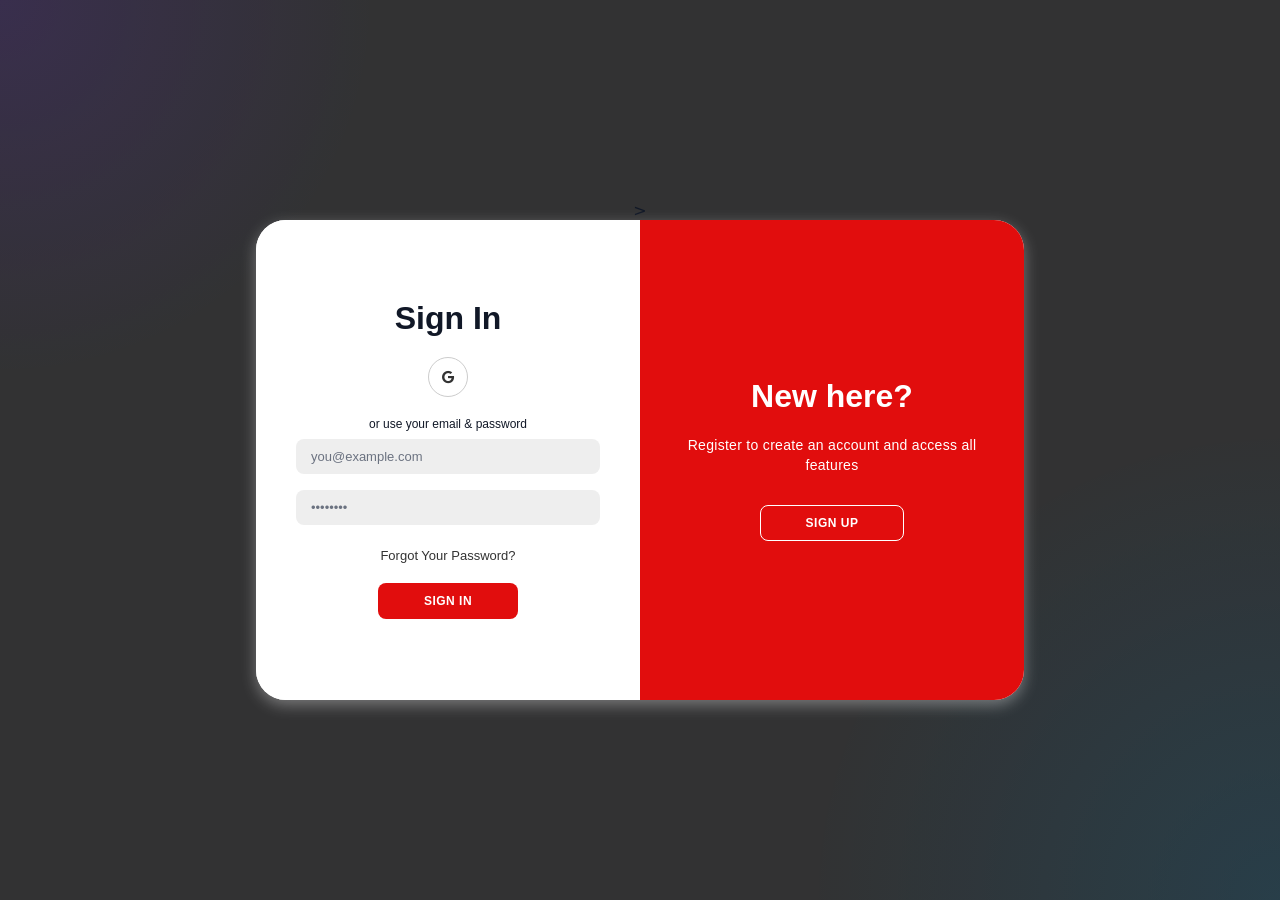
==== frontend/index.html @ d9060372 "Initial commit for Render" ====
﻿<!DOCTYPE html>
<html lang="en">
<head>
<meta charset="UTF-8" />
<meta name="viewport" content="width=device-width, initial-scale=1.0" />
<title>Luffatri AI</title>
<script src="js/theme.js"></script>
<link rel="stylesheet" href="css/style.css" />
</head>
<body>
  <div class="app-shell" id="appShell">

    <aside class="sidebar">
      <div class="sidebar-top">
        <div class="sidebar-brand">
          <div class="avatar sidebar-logo">L</div>
          <div class="brand-copy">
            <span class="brand-text">Luffatri AI</span>
            <span class="brand-meta">Character-driven chat</span>
          </div>
        </div>
        <button class="icon-btn sidebar-collapse-btn" id="collapseSidebarBtn" title="Collapse sidebar" aria-label="Collapse sidebar">&#171;</button>
      </div>

      <div class="search-bar">
        <span class="search-icon">&#128269;</span>
        <input type="text" id="searchInput" placeholder="Search characters" />
      </div>

      <button class="btn btn-primary new-chat-btn" id="newChatBtn" type="button">+ New Chat</button>

      <div class="contact-list" id="contactList">
        <!-- populated by app.js -->
      </div>

      <div class="sidebar-footer">
        <button class="icon-btn" id="openSettingsBtn" title="Settings" aria-label="Settings">&#9881;</button>
        <button class="icon-btn" id="navbarAvatarBtn" title="Your profile" aria-label="Your profile"></button>
        <button class="icon-btn" id="logoutBtn" title="Log out" aria-label="Log out">&#10162;</button>
      </div>

      <button class="hidden-link" id="toggleHiddenBtn" style="display:none;"></button>
    </aside>

    <section class="chat-pane">
      <div class="chat-empty-state" id="chatEmptyState">
        <div class="avatar empty-icon">&#128172;</div>
        <h1>Pick a character to begin</h1>
        <p>Choose a personality from the left sidebar and start talking instantly.</p>
      </div>

      <div id="chatActive" class="chat-active" style="display:none;">
        <div class="chat-header" id="chatHeader"></div>

        <div class="chat-thread" id="chatThread"></div>

        <form class="chat-input-bar" id="chatForm">
          <textarea id="chatInput" rows="1" placeholder="Ask something..." required></textarea>
          <button type="submit" class="send-btn" id="sendBtn" aria-label="Send">&#10148;</button>
        </form>
        <div class="disclaimer-strip">AI characters can make mistakes and aren't a substitute for professional advice.</div>
      </div>
    </section>

  </div>

  <!-- ================= Settings modal ================= -->
  <div class="modal-backdrop" id="settingsBackdrop" style="display:none;"></div>
  <div class="modal" id="settingsModal">
    <div class="modal-card">
      <div class="modal-header">
        <div>
          <h2>Settings</h2>
          <p class="modal-subtitle">Customize appearance, profile, and personality notes.</p>
        </div>
        <button class="icon-btn" id="settingsCloseBtn" aria-label="Close">&#10005;</button>
      </div>

      <div class="modal-grid">
        <aside class="modal-sidebar">
          <button class="settings-tab active" data-tab="appearance">Appearance</button>
          <button class="settings-tab" data-tab="profile">Profile</button>
          <button class="settings-tab" data-tab="ai">AI Personality</button>
        </aside>

        <section class="modal-content settings-body">
          <div class="settings-panel active" id="panel-appearance">
            <div class="toggle-row">
              <div>
                <div class="toggle-label">Theme</div>
                <div class="toggle-note">Switch between Premium Dark and Light mode.</div>
              </div>
              <label class="switch">
                <input type="checkbox" id="themeToggle" />
                <span class="switch-track"></span>
              </label>
            </div>
            <p class="form-hint">Saved on this browser only (it won't follow you to another device).</p>
          </div>

          <div class="settings-panel" id="panel-profile">
            <form id="profileForm">
              <div class="field">
                <label for="profileName">Your name</label>
                <input type="text" id="profileName" placeholder="What should characters call you?" maxlength="80" />
              </div>
              <div class="field">
                <label>Avatar photo</label>
                <div class="avatar-picker">
                  <div id="profileAvatarPreview"></div>
                  <div class="avatar-picker-actions">
                    <button type="button" class="btn btn-ghost" id="chooseProfileAvatarBtn">Choose from device</button>
                    <button type="button" class="btn btn-ghost" id="removeProfileAvatarBtn" style="display:none;">Remove</button>
                    <input type="file" accept="image/*" id="profileAvatarFile" style="display:none;" />
                  </div>
                </div>
              </div>
              <div class="field">
                <label for="profileAbout">About me</label>
                <textarea id="profileAbout" rows="4" maxlength="500" placeholder="Anything you want characters to know about you"></textarea>
              </div>
              <button type="submit" class="btn btn-primary" style="width:100%;">Save profile</button>
            </form>
          </div>

          <div class="settings-panel" id="panel-ai">
            <form id="aiContextForm">
              <div class="field">
                <label for="aiContextAbout">Tell the AI about yourself</label>
                <textarea id="aiContextAbout" rows="6" maxlength="500" placeholder="This gets added to the start of a new conversation so characters have context about you."></textarea>
              </div>
              <p class="form-hint">Shares the same text as "About me" in the Profile tab. Since there's no separate backend field for this, it's inserted into your first message in a new chat - which also means it'll be visible if you scroll back to the top of that conversation later.</p>
              <button type="submit" class="btn btn-primary" style="width:100%;">Save</button>
            </form>
          </div>
        </section>
      </div>
    </div>
  </div>

  <!-- ============ Edit character modal (per-chat 3-dot menu) ============ -->
  <div class="modal-backdrop" id="editBackdrop" style="display:none;"></div>
  <div class="modal" id="editModal">
    <div class="modal-card">
      <div class="modal-header">
        <h2>Edit character (just for you)</h2>
        <button class="icon-btn" id="editCloseBtn" aria-label="Close">&#10005;</button>
      </div>
      <div class="settings-body">
        <form id="editCharacterForm">
          <input type="hidden" id="editCharacterId" />
          <div class="field">
            <label for="editDisplayName">Display name</label>
            <input type="text" id="editDisplayName" maxlength="100" />
          </div>
          <div class="field">
            <label>Avatar photo</label>
            <div class="avatar-picker">
              <div id="editAvatarPreview"></div>
              <div class="avatar-picker-actions">
                <button type="button" class="btn btn-ghost" id="chooseEditAvatarBtn">Choose from device</button>
                <button type="button" class="btn btn-ghost" id="removeEditAvatarBtn" style="display:none;">Remove</button>
                <input type="file" accept="image/*" id="editAvatarFile" style="display:none;" />
              </div>
            </div>
          </div>
          <div class="field">
            <label for="editExtraPersonality">Extra personality notes</label>
            <textarea id="editExtraPersonality" rows="4" maxlength="800" placeholder="Added to your first new message as extra context - doesn't replace the character's real personality on the server."></textarea>
          </div>
          <p class="form-hint">These are local overrides saved on this browser only - they change how this character looks and behaves for you, not the shared character everyone else sees.</p>
          <div style="display:flex; gap:10px;">
            <button type="submit" class="btn btn-primary" style="flex:1;">Save</button>
            <button type="button" class="btn btn-ghost" id="resetOverrideBtn">Reset to default</button>
          </div>
        </form>
      </div>
    </div>
  </div>

  <script src="js/api.js"></script>
  <script src="js/common.js"></script>
  <script src="js/settings.js"></script>
  <script src="js/app.js"></script>
</body>
</html>
---- frontend/css/style.css ----
﻿/* ==========================================================================
   Luffatri AI - Character.ai-style redesign
   ========================================================================== */

:root {
  --bg-app: #0f0f11;
  --bg-panel: rgba(20, 20, 28, 0.78);
  --bg-panel-soft: rgba(15, 15, 21, 0.72);
  --bg-header: rgba(255, 255, 255, 0.06);
  --bg-hover: rgba(255, 255, 255, 0.08);
  --bg-alt: rgba(255, 255, 255, 0.03);
  --accent: #7c3aed;
  --accent-2: #22d3ee;
  --accent-3: #10b981;
  --text: #e8ecf5;
  --text-dim: #9aa5b8;
  --border: rgba(255, 255, 255, 0.16);
  --border-strong: rgba(255, 255, 255, 0.22);
  --danger: #f15c6d;
  --shadow: 0 24px 100px rgba(0, 0, 0, 0.45);
  --shadow-soft: 0 10px 28px rgba(0, 0, 0, 0.28);
  --radius: 22px;
}

:root[data-theme="light"] {
  --bg-app: #f4f6fb;
  --bg-panel: rgba(255, 255, 255, 0.85);
  --bg-panel-soft: rgba(255, 255, 255, 0.92);
  --bg-header: rgba(255, 255, 255, 0.95);
  --bg-hover: rgba(99, 102, 241, 0.08);
  --bg-alt: rgba(248, 250, 252, 0.8);
  --accent: #7c3aed;
  --accent-2: #0891b2;
  --accent-3: #059669;
  --text: #111827;
  --text-dim: #6b7280;
  --border: rgba(15, 23, 42, 0.08);
  --border-strong: rgba(15, 23, 42, 0.14);
  --danger: #d1354a;
  --shadow: 0 20px 80px rgba(15, 23, 42, 0.12);
  --shadow-soft: 0 8px 22px rgba(15, 23, 42, 0.1);
}

* {
  box-sizing: border-box;
  transition: all 0.3s ease;
}

html,
body {
  margin: 0;
  min-height: 100%;
  background: radial-gradient(circle at top left, rgba(124, 58, 237, 0.14), transparent 24%),
    radial-gradient(circle at bottom right, rgba(14, 165, 233, 0.12), transparent 30%),
    var(--bg-app);
  color: var(--text);
  font-family: Inter, system-ui, -apple-system, BlinkMacSystemFont, 'Segoe UI', sans-serif;
}

body { min-height: 100vh; }

a,
button,
input,
textarea { font: inherit; }
a { color: inherit; text-decoration: none; }

::selection { background: rgba(124, 58, 237, 0.4); color: #fff; }

button { cursor: pointer; border: none; }

input,
textarea { outline: none; }

@media (prefers-reduced-motion: reduce) {
  *, *::before, *::after {
    animation-duration: 0.01ms !important;
    transition-duration: 0.01ms !important;
  }
}

::-webkit-scrollbar { width: 8px; }
::-webkit-scrollbar-thumb { background: rgba(255, 255, 255, 0.16); border-radius: 999px; }
::-webkit-scrollbar-track { background: transparent; }

/* ---------- Buttons ---------- */

.btn {
  display: inline-flex;
  align-items: center;
  justify-content: center;
  gap: 8px;
  padding: 12px 18px;
  border-radius: 999px;
  border: 1px solid var(--border);
  background: var(--bg-panel);
  color: var(--text);
  font-weight: 600;
  transition: transform 0.2s ease, filter 0.2s ease, background 0.2s ease;
}

.btn:hover { transform: translateY(-1px); background: var(--bg-header); }

.btn-primary {
  background: linear-gradient(135deg, var(--accent), var(--accent-2));
  color: #ffffff;
  border-color: transparent;
  box-shadow: 0 18px 45px rgba(124, 58, 237, 0.22);
}

.btn-primary:hover { filter: brightness(1.08); }

.btn-ghost {
  background: transparent;
  color: var(--text-dim);
}

.btn-ghost:hover { color: var(--text); background: var(--bg-hover); }

.btn:disabled { opacity: 0.55; cursor: not-allowed; transform: none; }

.icon-btn {
  width: 44px;
  height: 44px;
  display: inline-flex;
  align-items: center;
  justify-content: center;
  border-radius: 50%;
  color: var(--text-dim);
  background: var(--bg-panel);
  transition: transform 0.2s ease, background 0.2s ease, color 0.2s ease;
}

.icon-btn:hover { transform: translateY(-1px); background: var(--bg-header); color: var(--text); }

/* ---------- Form elements ---------- */

.field { margin-bottom: 20px; }

.field label {
  display: block;
  margin-bottom: 8px;
  font-size: 0.82rem;
  color: var(--text-dim);
}

.field input,
.field textarea,
.search-bar input {
  width: 100%;
  padding: 14px 16px;
  border-radius: 18px;
  border: 1px solid var(--border);
  background: var(--bg-header);
  color: var(--text);
  font-size: 0.95rem;
}

.field textarea { min-height: 100px; resize: vertical; }

input::placeholder,
textarea::placeholder { color: var(--text-dim); }

input:focus,
textarea:focus { border-color: rgba(124, 58, 237, 0.6); box-shadow: 0 0 0 4px rgba(124, 58, 237, 0.12); }

.form-hint,
.toggle-note { color: var(--text-dim); font-size: 0.85rem; line-height: 1.5; }

.form-hint { margin-top: 14px; }

/* ---------- App shell ---------- */

.app-shell { display: grid; grid-template-columns: 360px 1fr; min-height: 100vh; overflow: hidden; }

.app-shell.sidebar-collapsed { grid-template-columns: 84px 1fr; }

.app-shell.sidebar-collapsed .brand-copy,
.app-shell.sidebar-collapsed .search-bar,
.app-shell.sidebar-collapsed .new-chat-btn,
.app-shell.sidebar-collapsed .sidebar-footer,
.app-shell.sidebar-collapsed .hidden-link { display: none; }

@media (max-width: 900px) {
  .app-shell { grid-template-columns: 1fr; }
  .app-shell.chat-open .sidebar { display: none; }
  .app-shell:not(.chat-open) .chat-pane { display: none; }
}

.sidebar {
  display: flex;
  flex-direction: column;
  gap: 18px;
  padding: 22px 18px 20px;
  background: linear-gradient(180deg, rgba(20, 20, 28, 0.95), rgba(15, 15, 21, 0.92));
  border-right: 1px solid rgba(255, 255, 255, 0.08);
  box-shadow: inset 0 0 0 1px rgba(255,255,255,0.03);
}

.sidebar-top {
  display: flex;
  align-items: center;
  justify-content: space-between;
  gap: 12px;
}

.sidebar-brand { display: flex; align-items: center; gap: 12px; }

.sidebar-logo { width: 46px; height: 46px; font-size: 1rem; }

.brand-copy { display: flex; flex-direction: column; gap: 2px; }

.brand-text { font-size: 1rem; font-weight: 700; }

.brand-meta { font-size: 0.83rem; color: var(--text-dim); }

.search-bar {
  display: flex;
  align-items: center;
  gap: 10px;
  padding: 10px 14px;
  border-radius: 18px;
  background: var(--bg-header);
  border: 1px solid var(--border);
}

.search-icon { font-size: 1rem; color: var(--text-dim); }

.search-bar input { border: none; background: transparent; }

.new-chat-btn { width: 100%; justify-content: center; padding: 14px 18px; font-size: 0.95rem; font-weight: 700; }

.contact-list { flex-grow: 1; overflow-y: auto; display: grid; gap: 10px; padding-right: 4px; }

.sidebar-footer { display: flex; gap: 10px; align-items: center; justify-content: space-between; }

.hidden-link { width: 100%; margin-top: 12px; background: transparent; color: var(--accent); font-size: 0.9rem; text-align: left; cursor: pointer; }

.hidden-link:hover { text-decoration: underline; }

.contact-row {
  display: grid;
  grid-template-columns: auto 1fr auto;
  gap: 12px;
  align-items: center;
  padding: 14px 16px;
  border-radius: 22px;
  background: rgba(255, 255, 255, 0.03);
  border: 1px solid rgba(255, 255, 255, 0.06);
  transition: transform 0.2s ease, background 0.2s ease, border-color 0.2s ease;
  position: relative;
}

.contact-row:hover { transform: translateY(-1px); background: rgba(255, 255, 255, 0.06); border-color: rgba(124, 58, 237, 0.22); }

.contact-row.active { background: rgba(124, 58, 237, 0.18); border-color: rgba(124, 58, 237, 0.28); }

.contact-row .avatar { width: 52px; height: 52px; font-size: 1.05rem; }

.contact-info { min-width: 0; display: grid; gap: 4px; }

.contact-name { font-size: 0.95rem; font-weight: 600; color: var(--text); white-space: nowrap; overflow: hidden; text-overflow: ellipsis; }

.contact-preview { font-size: 0.84rem; color: var(--text-dim); overflow: hidden; text-overflow: ellipsis; white-space: nowrap; }

.contact-menu-btn { opacity: 0; }

.contact-row:hover .contact-menu-btn,
.contact-menu-btn.open { opacity: 1; }

.contact-dropdown {
  position: absolute;
  right: 14px;
  top: calc(100% + 12px);
  z-index: 30;
  min-width: 190px;
  padding: 8px;
  border-radius: 16px;
  background: rgba(15, 15, 21, 0.95);
  border: 1px solid rgba(255, 255, 255, 0.1);
  box-shadow: 0 28px 60px rgba(0, 0, 0, 0.25);
  display: none;
}

.contact-dropdown.open { display: block; }

.contact-dropdown button { width: 100%; padding: 12px 14px; border-radius: 14px; background: transparent; color: var(--text); text-align: left; border: none; }

.contact-dropdown button:hover { background: rgba(255, 255, 255, 0.05); }

.contact-dropdown button.danger { color: var(--danger); }

/* ---------- Chat pane ---------- */

.chat-pane {
  position: relative;
  display: flex;
  flex-direction: column;
  background: radial-gradient(circle at 10% 20%, rgba(34, 211, 238, 0.08), transparent 25%),
    radial-gradient(circle at 90% 90%, rgba(124, 58, 237, 0.06), transparent 22%),
    var(--bg-app);
}

.chat-empty-state {
  flex: 1;
  display: flex;
  flex-direction: column;
  align-items: center;
  justify-content: center;
  gap: 16px;
  padding: 40px 28px;
  text-align: center;
  color: var(--text-dim);
}

.chat-empty-state h1 { margin: 0; font-size: 1.7rem; }

.chat-empty-state p { max-width: 420px; margin: 0; line-height: 1.7; }

.chat-empty-state .avatar { width: 96px; height: 96px; font-size: 2.5rem; background: linear-gradient(135deg, rgba(124,58,237,0.8), rgba(14,165,233,0.8)); box-shadow: 0 24px 50px rgba(0, 0, 0, 0.22); }

.chat-active { display: flex; flex-direction: column; height: 100%; }

.chat-header {
  position: sticky;
  top: 0;
  z-index: 10;
  display: flex;
  align-items: center;
  gap: 18px;
  padding: 24px 28px;
  background: rgba(15, 15, 21, 0.92);
  border-bottom: 1px solid rgba(255, 255, 255, 0.08);
  backdrop-filter: blur(22px);
}

.chat-header .avatar { width: 72px; height: 72px; font-size: 1.4rem; }

.chat-header-meta { display: flex; flex-direction: column; gap: 12px; width: 100%; }

.chat-header-top { display: flex; align-items: center; justify-content: space-between; gap: 14px; }

.chat-header-name { margin: 0; font-size: 1.35rem; font-weight: 700; }

.chat-header-status { display: inline-flex; align-items: center; gap: 8px; color: #9ef29b; font-size: 0.9rem; font-weight: 600; }

.chat-header-status::before { content: ""; width: 10px; height: 10px; border-radius: 50%; background: #18d488; box-shadow: 0 0 0 6px rgba(24, 212, 136, 0.18); animation: pulse 2s infinite ease-in-out; }

.chat-header-description { font-size: 0.95rem; line-height: 1.7; color: var(--text-dim); max-width: 720px; }

@keyframes pulse { 0% { transform: scale(0.96); opacity: 0.9; } 50% { transform: scale(1.08); opacity: 1; } 100% { transform: scale(0.96); opacity: 0.9; } }

.chat-thread {
  flex: 1;
  overflow-y: auto;
  padding: 24px 28px 10px;
  display: flex;
  flex-direction: column;
  gap: 16px;
}

.msg-row { display: flex; gap: 12px; align-items: flex-end; max-width: min(82%, 760px); }

.msg-row.assistant { justify-content: flex-start; }

.msg-row.user { justify-content: flex-end; margin-left: auto; }

.msg-row .avatar { width: 42px; height: 42px; font-size: 1rem; flex-shrink: 0; }

.msg-bubble {
  padding: 16px 18px;
  border-radius: 28px;
  font-size: 0.95rem;
  line-height: 1.7;
  white-space: pre-wrap;
  word-break: break-word;
  box-shadow: 0 20px 60px rgba(0, 0, 0, 0.18);
  border: 1px solid rgba(255, 255, 255, 0.08);
}

.msg-row.assistant .msg-bubble { background: rgba(255, 255, 255, 0.08); color: var(--text); border-top-left-radius: 6px; border-top-right-radius: 28px; border-bottom-right-radius: 28px; border-bottom-left-radius: 28px; }

.msg-row.user .msg-bubble { background: linear-gradient(135deg, rgba(124, 58, 237, 0.96), rgba(14, 165, 233, 0.9)); color: #fff; border: none; border-radius: 28px 28px 6px 28px; }

.chat-input-bar {
  display: flex;
  align-items: flex-end;
  gap: 14px;
  padding: 18px 28px 20px;
  background: rgba(15, 15, 21, 0.94);
  border-top: 1px solid rgba(255, 255, 255, 0.08);
}

.chat-input-bar textarea {
  flex: 1;
  min-height: 48px;
  max-height: 140px;
  border-radius: 999px;
  border: 1px solid rgba(255, 255, 255, 0.08);
  background: rgba(255, 255, 255, 0.06);
  color: var(--text);
  padding: 14px 18px;
  resize: none;
}

.chat-input-bar textarea:focus { box-shadow: 0 0 0 4px rgba(124, 58, 237, 0.14); }

.send-btn { width: 52px; height: 52px; border-radius: 50%; background: linear-gradient(135deg, var(--accent), var(--accent-2)); color: #fff; display: inline-flex; align-items: center; justify-content: center; box-shadow: 0 16px 40px rgba(0, 0, 0, 0.2); font-size: 1.1rem; }

.send-btn:hover { filter: brightness(1.05); }

.disclaimer-strip { text-align: center; color: var(--text-dim); font-size: 0.78rem; padding: 10px 0 18px; }

.modal-backdrop { position: fixed; inset: 0; background: rgba(0, 0, 0, 0.55); backdrop-filter: blur(4px); z-index: 40; }

.modal { position: fixed; inset: 0; z-index: 41; display: none; align-items: center; justify-content: center; padding: 24px; }

.modal-card { width: min(100%, 820px); max-height: 88vh; background: rgba(15, 15, 21, 0.96); backdrop-filter: blur(28px); border: 1px solid rgba(255, 255, 255, 0.12); border-radius: 26px; box-shadow: var(--shadow); overflow: hidden; display: flex; flex-direction: column; }

.modal-header { display: flex; align-items: flex-start; justify-content: space-between; gap: 14px; padding: 28px 28px 18px; border-bottom: 1px solid rgba(255, 255, 255, 0.08); }

.modal-header h2 { margin: 0; font-size: 1.4rem; }

.modal-subtitle { margin: 8px 0 0; color: var(--text-dim); font-size: 0.92rem; }

.modal-grid { display: grid; grid-template-columns: 220px 1fr; min-height: 360px; }

.modal-sidebar { background: rgba(255, 255, 255, 0.04); border-right: 1px solid rgba(255, 255, 255, 0.08); padding: 20px; display: flex; flex-direction: column; gap: 10px; }

.settings-tab { width: 100%; padding: 14px 16px; border-radius: 16px; text-align: left; background: transparent; color: var(--text-dim); border: 1px solid transparent; font-size: 0.95rem; }

.settings-tab.active { background: rgba(124, 58, 237, 0.16); color: var(--text); border-color: rgba(124, 58, 237, 0.28); }

.modal-content { padding: 24px 28px 28px; overflow-y: auto; }

.settings-body { display: flex; flex-direction: column; gap: 18px; }

.settings-panel { display: none; }

.settings-panel.active { display: block; }

.toggle-row { display: flex; align-items: center; justify-content: space-between; gap: 18px; padding: 16px 0; }

.toggle-label { font-size: 1rem; font-weight: 600; }

.switch { position: relative; width: 52px; height: 28px; }

.switch input { opacity: 0; width: 0; height: 0; }

.switch-track { position: absolute; inset: 0; border-radius: 999px; background: rgba(255, 255, 255, 0.14); box-shadow: inset 0 4px 8px rgba(0, 0, 0, 0.12); cursor: pointer; }

.switch-track::before { content: ""; position: absolute; width: 22px; height: 22px; left: 4px; top: 3px; border-radius: 50%; background: #fff; transition: transform 0.25s ease; }

.switch input:checked + .switch-track { background: linear-gradient(135deg, var(--accent), var(--accent-2)); }

.switch input:checked + .switch-track::before { transform: translateX(24px); }

.avatar-picker { display: flex; align-items: center; gap: 18px; flex-wrap: wrap; }

.avatar-picker-actions { display: flex; gap: 10px; flex-wrap: wrap; }

.avatar { border-radius: 50%; display: inline-flex; align-items: center; justify-content: center; color: #fff; overflow: hidden; background: linear-gradient(135deg, var(--accent), var(--accent-2)); }

.avatar img { width: 100%; height: 100%; object-fit: cover; }

.avatar span { display: inline-flex; align-items: center; justify-content: center; width: 100%; height: 100%; }

.avatar-picker #profileAvatarPreview,
.avatar-picker #editAvatarPreview { width: 72px; height: 72px; }

@media (max-width: 820px) {
  .app-shell { grid-template-columns: 1fr; }
  .modal-grid { grid-template-columns: 1fr; }
  .sidebar { padding: 18px 16px 16px; }
  .chat-header { flex-wrap: wrap; gap: 12px; }
  .chat-header-meta { width: 100%; }
}

@media (max-width: 600px) {
  .chat-empty-state { padding: 28px 18px; }
  .chat-thread { padding: 18px 18px 10px; }
  .chat-input-bar { padding: 16px 18px 18px; }
}



@import url('https://fonts.googleapis.com/css2?family=Montserrat:wght@300;400;500;600;700&display=swap');

* {
  margin: 0;
  padding: 0;
  box-sizing: border-box;
  font-family: 'Montserrat', sans-serif;
}

body.login-page {
  background-color: rgba(0, 0, 0, 0.795);
  display: flex;
  align-items: center;
  justify-content: center;
  flex-direction: column;
  height: 100vh;
}

.container {
  background-color: #fff;
  border-radius: 30px;
  box-shadow: 0 5px 15px rgba(255, 255, 255, 0.35);
  position: relative;
  overflow: hidden;
  width: 768px;
  max-width: 100%;
  min-height: 480px;
}

.container p {
  font-size: 14px;
  line-height: 20px;
  letter-spacing: 0.3px;
  margin: 20px 0;
}

.container span {
  font-size: 12px;
}

.container a {
  color: #333;
  font-size: 13px;
  text-decoration: none;
  margin: 15px 0 10px;
}

.container button {
  background-color: rgb(225, 13, 13);
  color: #fff;
  font-size: 12px;
  padding: 10px 45px;
  border: 1px solid transparent;
  border-radius: 8px;
  font-weight: 600;
  letter-spacing: 0.5px;
  text-transform: uppercase;
  margin-top: 10px;
  cursor: pointer;
}

.container button.hidden {
  background-color: transparent;
  border-color: #fff;
}

.container form {
  background-color: #fff;
  display: flex;
  align-items: center;
  justify-content: center;
  flex-direction: column;
  padding: 0 40px;
  height: 100%;
}

.container input {
  background-color: #eee;
  border: none;
  margin: 8px 0;
  padding: 10px 15px;
  font-size: 13px;
  border-radius: 8px;
  width: 100%;
  outline: none;
}

.form-container {
  position: absolute;
  top: 0;
  height: 100%;
  transition: all 0.6s ease-in-out;
}

/* === SIGN IN PANEL === */
.sign-in {
  left: 0;
  width: 50%;
  z-index: 2;
}

.container.active .sign-in {
  transform: translateX(100%);
}

/* === SIGN UP PANEL === */
.sign-up {
  left: 0;
  width: 50%;
  opacity: 0;
  z-index: 1;
}

.container.active .sign-up {
  transform: translateX(100%);
  opacity: 1;
  z-index: 5;
  animation: move 0.6s;
}

@keyframes move {
  0%, 49.99% {
    opacity: 0;
    z-index: 1;
  }
  50%, 100% {
    opacity: 1;
    z-index: 5;
  }
}

/* === ICONS === */
.social-icons {
  margin: 20px 0;
}

.social-icons a {
  border: 1px solid #ccc;
  border-radius: 50%;
  display: inline-flex;
  justify-content: center;
  align-items: center;
  margin: 0 5px;
  width: 40px;
  height: 40px;
}

/* === SLIDING TOGGLE PANEL === */
.toggle-container {
  position: absolute;
  top: 0;
  left: 50%;
  width: 50%;
  height: 100%;
  overflow: hidden;
  transition: all 0.6s ease-in-out;
  z-index: 1000;
}

.container.active .toggle-container {
  transform: translateX(-100%);
}

.toggle {
  background-color: rgb(225, 13, 13);
  color: #fff;
  position: relative;
  left: -100%;
  height: 100%;
  width: 200%;
  transform: translateX(0);
  transition: all 0.6s ease-in-out;
}

.container.active .toggle {
  transform: translateX(50%);
}

.toggle-panel {
  position: absolute;
  width: 50%;
  height: 100%;
  display: flex;
  align-items: center;
  justify-content: center;
  flex-direction: column;
  padding: 0 30px;
  text-align: center;
  top: 0;
  transform: translateX(0);
  transition: all 0.6s ease-in-out;
}

.toggle-left {
  transform: translateX(-200%);
}

.container.active .toggle-left {
  transform: translateX(0);
}

.toggle-right {
  right: 0;
  transform: translateX(0);
}

.container.active .toggle-right {
  transform: translateX(200%);
}
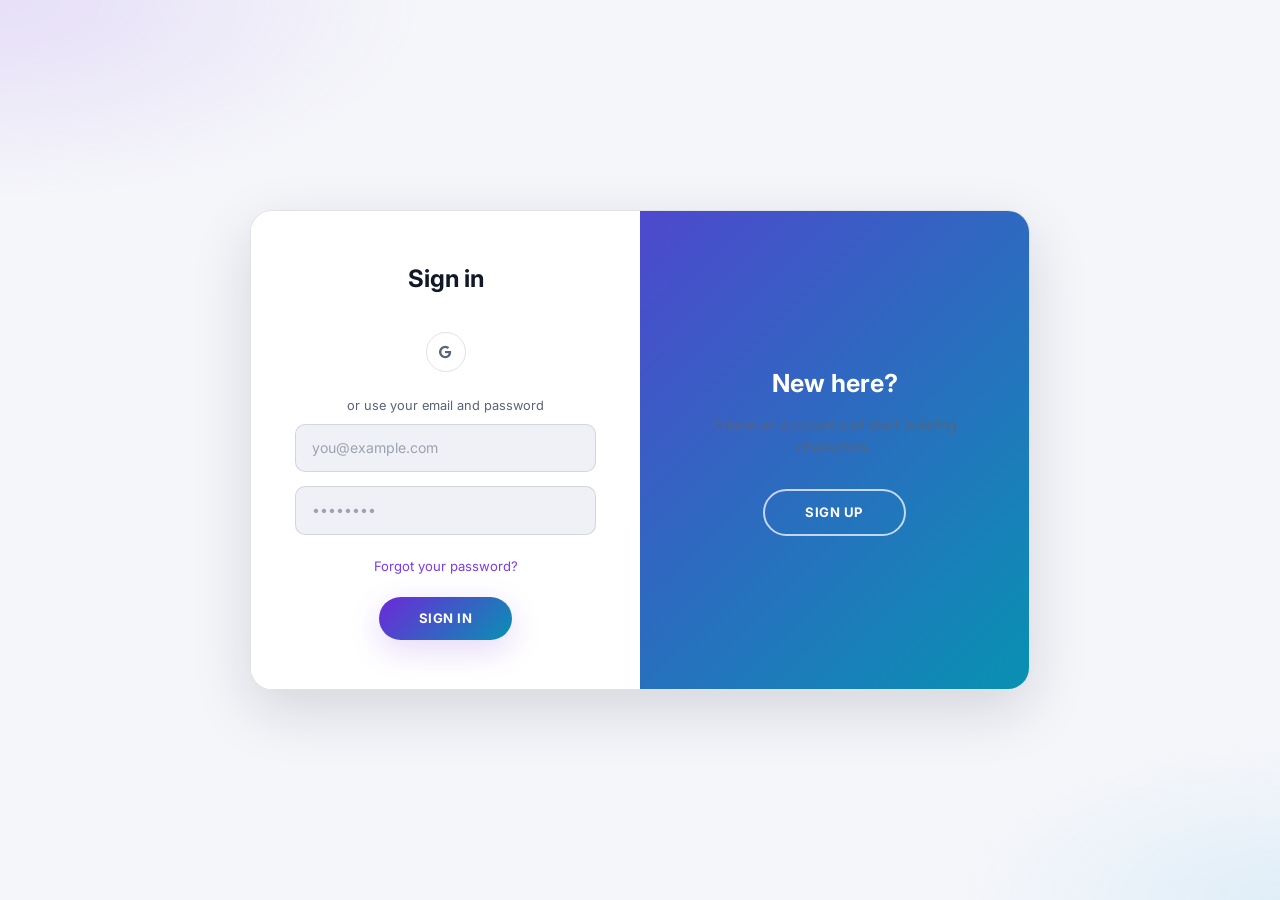
==== commit 48bf62f8: "add delete character route" ====
--- a/frontend/index.html
+++ b/frontend/index.html
@@ -1,37 +1,46 @@
-﻿<!DOCTYPE html>
+<!DOCTYPE html>
 <html lang="en">
 <head>
-<meta charset="UTF-8" />
-<meta name="viewport" content="width=device-width, initial-scale=1.0" />
-<title>Luffatri AI</title>
-<script src="js/theme.js"></script>
-<link rel="stylesheet" href="css/style.css" />
+  <meta charset="UTF-8" />
+  <meta name="viewport" content="width=device-width, initial-scale=1.0" />
+  <meta name="description" content="Luffatri AI — character-driven chat" />
+  <title>Luffatri AI</title>
+  <script src="js/theme.js"></script>
+  <link rel="stylesheet" href="css/style.css" />
 </head>
 <body>
   <div class="app-shell" id="appShell">
 
-    <aside class="sidebar">
+    <!-- ===== Sidebar ===== -->
+    <aside class="sidebar" aria-label="Character list">
+
       <div class="sidebar-top">
         <div class="sidebar-brand">
-          <div class="avatar sidebar-logo">L</div>
+          <div class="avatar sidebar-logo" aria-hidden="true">L</div>
           <div class="brand-copy">
             <span class="brand-text">Luffatri AI</span>
             <span class="brand-meta">Character-driven chat</span>
           </div>
         </div>
-        <button class="icon-btn sidebar-collapse-btn" id="collapseSidebarBtn" title="Collapse sidebar" aria-label="Collapse sidebar">&#171;</button>
-      </div>
-
-      <div class="search-bar">
-        <span class="search-icon">&#128269;</span>
-        <input type="text" id="searchInput" placeholder="Search characters" />
-      </div>
-
-      <button class="btn btn-primary new-chat-btn" id="newChatBtn" type="button">+ New Chat</button>
-
-      <div class="contact-list" id="contactList">
+        <button class="icon-btn sidebar-collapse-btn" id="collapseSidebarBtn"
+                title="Collapse sidebar" aria-label="Collapse sidebar">&#171;</button>
+      </div>
+
+      <div class="search-bar" role="search">
+        <span class="search-icon" aria-hidden="true">&#128269;</span>
+        <input type="search" id="searchInput" placeholder="Search characters"
+               autocomplete="off" aria-label="Search characters" />
+      </div>
+
+      <button class="btn btn-primary new-chat-btn" id="newChatBtn" type="button">
+        + New character
+      </button>
+
+      <nav class="contact-list" id="contactList" aria-label="Characters">
         <!-- populated by app.js -->
-      </div>
+      </nav>
+
+      <button class="hidden-link" id="toggleHiddenBtn" style="display:none;" type="button"></button>
 
       <div class="sidebar-footer">
         <button class="icon-btn" id="openSettingsBtn" title="Settings" aria-label="Settings">&#9881;</button>
@@ -39,66 +48,76 @@
         <button class="icon-btn" id="logoutBtn" title="Log out" aria-label="Log out">&#10162;</button>
       </div>
 
-      <button class="hidden-link" id="toggleHiddenBtn" style="display:none;"></button>
     </aside>
 
-    <section class="chat-pane">
-      <div class="chat-empty-state" id="chatEmptyState">
-        <div class="avatar empty-icon">&#128172;</div>
+    <!-- ===== Chat pane ===== -->
+    <main class="chat-pane" aria-label="Chat area">
+
+      <!-- Empty state -->
+      <div class="chat-empty-state" id="chatEmptyState" aria-live="polite">
+        <div class="avatar empty-icon" aria-hidden="true">&#128172;</div>
         <h1>Pick a character to begin</h1>
-        <p>Choose a personality from the left sidebar and start talking instantly.</p>
-      </div>
-
+        <p>Choose a personality from the sidebar and start talking instantly.</p>
+      </div>
+
+      <!-- Active chat -->
       <div id="chatActive" class="chat-active" style="display:none;">
-        <div class="chat-header" id="chatHeader"></div>
-
-        <div class="chat-thread" id="chatThread"></div>
-
-        <form class="chat-input-bar" id="chatForm">
-          <textarea id="chatInput" rows="1" placeholder="Ask something..." required></textarea>
-          <button type="submit" class="send-btn" id="sendBtn" aria-label="Send">&#10148;</button>
+        <header class="chat-header" id="chatHeader"></header>
+
+        <div class="chat-thread" id="chatThread" role="log" aria-live="polite" aria-label="Conversation"></div>
+
+        <form class="chat-input-bar" id="chatForm" aria-label="Send a message">
+          <textarea id="chatInput" rows="1"
+                    placeholder="Type a message…"
+                    aria-label="Message input"
+                    required></textarea>
+          <button type="submit" class="send-btn" id="sendBtn" aria-label="Send message">&#10148;</button>
         </form>
-        <div class="disclaimer-strip">AI characters can make mistakes and aren't a substitute for professional advice.</div>
-      </div>
-    </section>
+
+        <p class="disclaimer-strip">AI characters may make mistakes and aren't a substitute for professional advice.</p>
+      </div>
+
+    </main>
 
   </div>
 
-  <!-- ================= Settings modal ================= -->
-  <div class="modal-backdrop" id="settingsBackdrop" style="display:none;"></div>
-  <div class="modal" id="settingsModal">
+  <!-- ===== Settings modal ===== -->
+  <div class="modal-backdrop" id="settingsBackdrop" style="display:none;" aria-hidden="true"></div>
+  <div class="modal" id="settingsModal" role="dialog" aria-modal="true" aria-label="Settings">
     <div class="modal-card">
       <div class="modal-header">
         <div>
           <h2>Settings</h2>
           <p class="modal-subtitle">Customize appearance, profile, and personality notes.</p>
         </div>
-        <button class="icon-btn" id="settingsCloseBtn" aria-label="Close">&#10005;</button>
+        <button class="icon-btn" id="settingsCloseBtn" aria-label="Close settings">&#10005;</button>
       </div>
 
       <div class="modal-grid">
-        <aside class="modal-sidebar">
-          <button class="settings-tab active" data-tab="appearance">Appearance</button>
-          <button class="settings-tab" data-tab="profile">Profile</button>
-          <button class="settings-tab" data-tab="ai">AI Personality</button>
+        <aside class="modal-sidebar" role="tablist" aria-label="Settings sections">
+          <button class="settings-tab active" data-tab="appearance" role="tab" aria-selected="true">Appearance</button>
+          <button class="settings-tab" data-tab="profile" role="tab" aria-selected="false">Profile</button>
+          <button class="settings-tab" data-tab="ai" role="tab" aria-selected="false">AI personality</button>
         </aside>
 
         <section class="modal-content settings-body">
-          <div class="settings-panel active" id="panel-appearance">
+          <!-- Appearance -->
+          <div class="settings-panel active" id="panel-appearance" role="tabpanel">
             <div class="toggle-row">
               <div>
                 <div class="toggle-label">Theme</div>
-                <div class="toggle-note">Switch between Premium Dark and Light mode.</div>
-              </div>
-              <label class="switch">
+                <div class="toggle-note">Switch between dark and light mode.</div>
+              </div>
+              <label class="switch" aria-label="Light mode">
                 <input type="checkbox" id="themeToggle" />
                 <span class="switch-track"></span>
               </label>
             </div>
-            <p class="form-hint">Saved on this browser only (it won't follow you to another device).</p>
-          </div>
-
-          <div class="settings-panel" id="panel-profile">
+            <p class="form-hint">Saved locally on this browser — it won't follow you to other devices.</p>
+          </div>
+
+          <!-- Profile -->
+          <div class="settings-panel" id="panel-profile" role="tabpanel">
             <form id="profileForm">
               <div class="field">
                 <label for="profileName">Your name</label>
@@ -111,25 +130,28 @@
                   <div class="avatar-picker-actions">
                     <button type="button" class="btn btn-ghost" id="chooseProfileAvatarBtn">Choose from device</button>
                     <button type="button" class="btn btn-ghost" id="removeProfileAvatarBtn" style="display:none;">Remove</button>
-                    <input type="file" accept="image/*" id="profileAvatarFile" style="display:none;" />
+                    <input type="file" accept="image/*" id="profileAvatarFile" style="display:none;" aria-hidden="true" />
                   </div>
                 </div>
               </div>
               <div class="field">
                 <label for="profileAbout">About me</label>
-                <textarea id="profileAbout" rows="4" maxlength="500" placeholder="Anything you want characters to know about you"></textarea>
+                <textarea id="profileAbout" rows="4" maxlength="500"
+                          placeholder="Anything you want characters to know about you"></textarea>
               </div>
               <button type="submit" class="btn btn-primary" style="width:100%;">Save profile</button>
             </form>
           </div>
 
-          <div class="settings-panel" id="panel-ai">
+          <!-- AI Personality -->
+          <div class="settings-panel" id="panel-ai" role="tabpanel">
             <form id="aiContextForm">
               <div class="field">
                 <label for="aiContextAbout">Tell the AI about yourself</label>
-                <textarea id="aiContextAbout" rows="6" maxlength="500" placeholder="This gets added to the start of a new conversation so characters have context about you."></textarea>
-              </div>
-              <p class="form-hint">Shares the same text as "About me" in the Profile tab. Since there's no separate backend field for this, it's inserted into your first message in a new chat - which also means it'll be visible if you scroll back to the top of that conversation later.</p>
+                <textarea id="aiContextAbout" rows="6" maxlength="500"
+                          placeholder="Added to the start of each new conversation so characters have context about you."></textarea>
+              </div>
+              <p class="form-hint">Shares the same text as "About me" above. It's injected into your first message in a new chat, so it'll be visible if you scroll back later — inherent to how this works without a backend change.</p>
               <button type="submit" class="btn btn-primary" style="width:100%;">Save</button>
             </form>
           </div>
@@ -138,15 +160,15 @@
     </div>
   </div>
 
-  <!-- ============ Edit character modal (per-chat 3-dot menu) ============ -->
-  <div class="modal-backdrop" id="editBackdrop" style="display:none;"></div>
-  <div class="modal" id="editModal">
+  <!-- ===== Edit character modal ===== -->
+  <div class="modal-backdrop" id="editBackdrop" style="display:none;" aria-hidden="true"></div>
+  <div class="modal" id="editModal" role="dialog" aria-modal="true" aria-label="Edit character">
     <div class="modal-card">
       <div class="modal-header">
-        <h2>Edit character (just for you)</h2>
+        <h2>Edit character <span style="font-weight:400;color:var(--text-dim);font-size:0.9rem;">(local override)</span></h2>
         <button class="icon-btn" id="editCloseBtn" aria-label="Close">&#10005;</button>
       </div>
-      <div class="settings-body">
+      <div class="settings-body" style="padding:22px 24px 24px; overflow-y:auto;">
         <form id="editCharacterForm">
           <input type="hidden" id="editCharacterId" />
           <div class="field">
@@ -160,16 +182,17 @@
               <div class="avatar-picker-actions">
                 <button type="button" class="btn btn-ghost" id="chooseEditAvatarBtn">Choose from device</button>
                 <button type="button" class="btn btn-ghost" id="removeEditAvatarBtn" style="display:none;">Remove</button>
-                <input type="file" accept="image/*" id="editAvatarFile" style="display:none;" />
+                <input type="file" accept="image/*" id="editAvatarFile" style="display:none;" aria-hidden="true" />
               </div>
             </div>
           </div>
           <div class="field">
             <label for="editExtraPersonality">Extra personality notes</label>
-            <textarea id="editExtraPersonality" rows="4" maxlength="800" placeholder="Added to your first new message as extra context - doesn't replace the character's real personality on the server."></textarea>
-          </div>
-          <p class="form-hint">These are local overrides saved on this browser only - they change how this character looks and behaves for you, not the shared character everyone else sees.</p>
-          <div style="display:flex; gap:10px;">
+            <textarea id="editExtraPersonality" rows="4" maxlength="800"
+                      placeholder="Added to your first new message — doesn't replace the character's real personality on the server."></textarea>
+          </div>
+          <p class="form-hint">These are local overrides saved only in this browser — they change how the character looks and behaves for you, not for everyone else.</p>
+          <div style="display:flex;gap:10px;margin-top:4px;">
             <button type="submit" class="btn btn-primary" style="flex:1;">Save</button>
             <button type="button" class="btn btn-ghost" id="resetOverrideBtn">Reset to default</button>
           </div>
--- a/frontend/css/style.css
+++ b/frontend/css/style.css
@@ -1,77 +1,142 @@
-﻿/* ==========================================================================
-   Luffatri AI - Character.ai-style redesign
+/* ==========================================================================
+   Luffatri AI — Unified Design System
    ========================================================================== */
 
+/* Google Fonts */
+@import url('https://fonts.googleapis.com/css2?family=Inter:wght@400;500;600;700&display=swap');
+
+/* ---------- Design tokens ---------- */
+
 :root {
-  --bg-app: #0f0f11;
-  --bg-panel: rgba(20, 20, 28, 0.78);
-  --bg-panel-soft: rgba(15, 15, 21, 0.72);
-  --bg-header: rgba(255, 255, 255, 0.06);
-  --bg-hover: rgba(255, 255, 255, 0.08);
-  --bg-alt: rgba(255, 255, 255, 0.03);
-  --accent: #7c3aed;
-  --accent-2: #22d3ee;
-  --accent-3: #10b981;
-  --text: #e8ecf5;
-  --text-dim: #9aa5b8;
-  --border: rgba(255, 255, 255, 0.16);
-  --border-strong: rgba(255, 255, 255, 0.22);
-  --danger: #f15c6d;
-  --shadow: 0 24px 100px rgba(0, 0, 0, 0.45);
-  --shadow-soft: 0 10px 28px rgba(0, 0, 0, 0.28);
-  --radius: 22px;
+  /* Surfaces */
+  --bg-app:         #0c0c10;
+  --bg-sidebar:     #0f0f14;
+  --bg-panel:       #16161e;
+  --bg-panel-mid:   #1c1c26;
+  --bg-hover:       rgba(255,255,255,0.06);
+  --bg-active:      rgba(124,58,237,0.16);
+
+  /* Brand */
+  --accent:         #7c3aed;
+  --accent-light:   #9d6fff;
+  --accent-2:       #22d3ee;
+  --accent-glow:    rgba(124,58,237,0.22);
+
+  /* Text */
+  --text:           #e8ecf5;
+  --text-dim:       #8892a4;
+  --text-muted:     #555e6e;
+
+  /* Borders */
+  --border:         rgba(255,255,255,0.09);
+  --border-mid:     rgba(255,255,255,0.14);
+  --border-strong:  rgba(255,255,255,0.20);
+
+  /* Semantic */
+  --danger:         #f04f5f;
+  --success:        #16c784;
+
+  /* Shadows */
+  --shadow-sm:      0 2px 12px rgba(0,0,0,0.32);
+  --shadow-md:      0 8px 32px rgba(0,0,0,0.40);
+  --shadow-lg:      0 24px 80px rgba(0,0,0,0.52);
+  --shadow-accent:  0 12px 40px rgba(124,58,237,0.24);
+
+  /* Shape */
+  --radius-sm:      10px;
+  --radius:         16px;
+  --radius-lg:      22px;
+  --radius-full:    9999px;
+
+  /* Sidebar */
+  --sidebar-width:  300px;
+  --sidebar-collapsed: 70px;
+
+  /* Motion */
+  --ease:           cubic-bezier(0.22,1,0.36,1);
+  --dur-fast:       140ms;
+  --dur-base:       220ms;
+  --dur-slow:       340ms;
 }
 
 :root[data-theme="light"] {
-  --bg-app: #f4f6fb;
-  --bg-panel: rgba(255, 255, 255, 0.85);
-  --bg-panel-soft: rgba(255, 255, 255, 0.92);
-  --bg-header: rgba(255, 255, 255, 0.95);
-  --bg-hover: rgba(99, 102, 241, 0.08);
-  --bg-alt: rgba(248, 250, 252, 0.8);
-  --accent: #7c3aed;
-  --accent-2: #0891b2;
-  --accent-3: #059669;
-  --text: #111827;
-  --text-dim: #6b7280;
-  --border: rgba(15, 23, 42, 0.08);
-  --border-strong: rgba(15, 23, 42, 0.14);
-  --danger: #d1354a;
-  --shadow: 0 20px 80px rgba(15, 23, 42, 0.12);
-  --shadow-soft: 0 8px 22px rgba(15, 23, 42, 0.1);
-}
-
-* {
+  --bg-app:         #f5f6fa;
+  --bg-sidebar:     #ffffff;
+  --bg-panel:       #ffffff;
+  --bg-panel-mid:   #f0f1f6;
+  --bg-hover:       rgba(99,102,241,0.07);
+  --bg-active:      rgba(124,58,237,0.10);
+
+  --accent:         #6d28d9;
+  --accent-light:   #7c3aed;
+  --accent-2:       #0891b2;
+  --accent-glow:    rgba(109,40,217,0.18);
+
+  --text:           #111827;
+  --text-dim:       #5a6478;
+  --text-muted:     #9ca3af;
+
+  --border:         rgba(15,23,42,0.08);
+  --border-mid:     rgba(15,23,42,0.12);
+  --border-strong:  rgba(15,23,42,0.18);
+
+  --danger:         #dc2626;
+  --success:        #059669;
+
+  --shadow-sm:      0 2px 8px rgba(15,23,42,0.08);
+  --shadow-md:      0 8px 24px rgba(15,23,42,0.10);
+  --shadow-lg:      0 20px 60px rgba(15,23,42,0.14);
+  --shadow-accent:  0 10px 32px rgba(109,40,217,0.18);
+}
+
+/* ---------- Reset & base ---------- */
+
+*, *::before, *::after {
   box-sizing: border-box;
-  transition: all 0.3s ease;
-}
-
-html,
+  margin: 0;
+  padding: 0;
+}
+
+html {
+  font-size: 16px;
+  -webkit-text-size-adjust: 100%;
+  scroll-behavior: smooth;
+}
+
 body {
-  margin: 0;
-  min-height: 100%;
-  background: radial-gradient(circle at top left, rgba(124, 58, 237, 0.14), transparent 24%),
-    radial-gradient(circle at bottom right, rgba(14, 165, 233, 0.12), transparent 30%),
-    var(--bg-app);
+  min-height: 100vh;
+  font-family: 'Inter', system-ui, -apple-system, BlinkMacSystemFont, 'Segoe UI', sans-serif;
+  font-size: 0.94rem;
+  line-height: 1.6;
   color: var(--text);
-  font-family: Inter, system-ui, -apple-system, BlinkMacSystemFont, 'Segoe UI', sans-serif;
-}
-
-body { min-height: 100vh; }
-
-a,
-button,
-input,
-textarea { font: inherit; }
+  background: var(--bg-app);
+  -webkit-font-smoothing: antialiased;
+  -moz-osx-font-smoothing: grayscale;
+}
+
+/* Subtle radial ambient light */
+body::before {
+  content: '';
+  position: fixed;
+  inset: 0;
+  background:
+    radial-gradient(ellipse 60% 40% at 0% 0%, rgba(124,58,237,0.12) 0%, transparent 55%),
+    radial-gradient(ellipse 50% 35% at 100% 100%, rgba(14,165,233,0.09) 0%, transparent 50%);
+  pointer-events: none;
+  z-index: 0;
+}
+
 a { color: inherit; text-decoration: none; }
-
-::selection { background: rgba(124, 58, 237, 0.4); color: #fff; }
-
-button { cursor: pointer; border: none; }
-
-input,
-textarea { outline: none; }
-
+a:hover { text-decoration: none; }
+
+button { cursor: pointer; border: none; background: none; font: inherit; color: inherit; }
+input, textarea, select { font: inherit; color: inherit; }
+input:focus, textarea:focus, select:focus { outline: none; }
+img { display: block; max-width: 100%; }
+
+::selection { background: rgba(124,58,237,0.38); color: #fff; }
+
+/* Motion preference */
 @media (prefers-reduced-motion: reduce) {
   *, *::before, *::after {
     animation-duration: 0.01ms !important;
@@ -79,9 +144,24 @@
   }
 }
 
-::-webkit-scrollbar { width: 8px; }
-::-webkit-scrollbar-thumb { background: rgba(255, 255, 255, 0.16); border-radius: 999px; }
+/* Scrollbar */
+::-webkit-scrollbar { width: 5px; height: 5px; }
+::-webkit-scrollbar-thumb { background: var(--border-mid); border-radius: var(--radius-full); }
 ::-webkit-scrollbar-track { background: transparent; }
+* { scrollbar-width: thin; scrollbar-color: var(--border-mid) transparent; }
+
+/* ---------- Transitions (opt-in, not global) ---------- */
+
+.btn, .icon-btn, .contact-row, .settings-tab, .msg-bubble,
+.send-btn, input, textarea, .switch-track, .contact-dropdown {
+  transition: background var(--dur-fast) var(--ease),
+              color var(--dur-fast) var(--ease),
+              border-color var(--dur-fast) var(--ease),
+              box-shadow var(--dur-fast) var(--ease),
+              transform var(--dur-fast) var(--ease),
+              opacity var(--dur-fast) var(--ease),
+              filter var(--dur-fast) var(--ease);
+}
 
 /* ---------- Buttons ---------- */
 
@@ -90,548 +170,967 @@
   align-items: center;
   justify-content: center;
   gap: 8px;
-  padding: 12px 18px;
-  border-radius: 999px;
-  border: 1px solid var(--border);
-  background: var(--bg-panel);
+  padding: 11px 20px;
+  border-radius: var(--radius-full);
+  border: 1px solid var(--border-mid);
+  background: var(--bg-panel-mid);
   color: var(--text);
+  font-size: 0.88rem;
   font-weight: 600;
-  transition: transform 0.2s ease, filter 0.2s ease, background 0.2s ease;
-}
-
-.btn:hover { transform: translateY(-1px); background: var(--bg-header); }
+  letter-spacing: 0.01em;
+  white-space: nowrap;
+  user-select: none;
+}
+
+.btn:hover { background: var(--bg-hover); transform: translateY(-1px); }
+.btn:active { transform: translateY(0); }
+.btn:disabled { opacity: 0.45; cursor: not-allowed; pointer-events: none; }
 
 .btn-primary {
-  background: linear-gradient(135deg, var(--accent), var(--accent-2));
-  color: #ffffff;
+  background: linear-gradient(135deg, var(--accent) 0%, var(--accent-2) 100%);
+  color: #fff;
   border-color: transparent;
-  box-shadow: 0 18px 45px rgba(124, 58, 237, 0.22);
-}
-
-.btn-primary:hover { filter: brightness(1.08); }
+  box-shadow: var(--shadow-accent);
+}
+.btn-primary:hover { filter: brightness(1.10); background: linear-gradient(135deg, var(--accent) 0%, var(--accent-2) 100%); }
 
 .btn-ghost {
   background: transparent;
+  border-color: transparent;
   color: var(--text-dim);
 }
-
-.btn-ghost:hover { color: var(--text); background: var(--bg-hover); }
-
-.btn:disabled { opacity: 0.55; cursor: not-allowed; transform: none; }
+.btn-ghost:hover { background: var(--bg-hover); color: var(--text); border-color: var(--border); }
 
 .icon-btn {
-  width: 44px;
-  height: 44px;
+  width: 40px;
+  height: 40px;
+  flex-shrink: 0;
   display: inline-flex;
   align-items: center;
   justify-content: center;
-  border-radius: 50%;
+  border-radius: var(--radius-full);
   color: var(--text-dim);
-  background: var(--bg-panel);
-  transition: transform 0.2s ease, background 0.2s ease, color 0.2s ease;
-}
-
-.icon-btn:hover { transform: translateY(-1px); background: var(--bg-header); color: var(--text); }
+  background: transparent;
+  font-size: 1.1rem;
+  border: 1px solid transparent;
+}
+.icon-btn:hover { background: var(--bg-hover); color: var(--text); border-color: var(--border); }
 
 /* ---------- Form elements ---------- */
 
-.field { margin-bottom: 20px; }
+.field { margin-bottom: 18px; }
 
 .field label {
   display: block;
-  margin-bottom: 8px;
+  margin-bottom: 7px;
+  font-size: 0.80rem;
+  font-weight: 600;
+  color: var(--text-dim);
+  text-transform: uppercase;
+  letter-spacing: 0.06em;
+}
+
+.field input,
+.field textarea {
+  width: 100%;
+  padding: 12px 16px;
+  border-radius: var(--radius-sm);
+  border: 1px solid var(--border-mid);
+  background: var(--bg-panel-mid);
+  color: var(--text);
+  font-size: 0.93rem;
+}
+
+.field textarea { min-height: 96px; resize: vertical; }
+
+input::placeholder, textarea::placeholder { color: var(--text-muted); }
+
+input:focus,
+textarea:focus {
+  border-color: var(--accent);
+  box-shadow: 0 0 0 3px rgba(124,58,237,0.16);
+}
+
+.form-hint {
+  margin-top: 12px;
+  color: var(--text-muted);
   font-size: 0.82rem;
-  color: var(--text-dim);
-}
-
-.field input,
-.field textarea,
-.search-bar input {
-  width: 100%;
-  padding: 14px 16px;
-  border-radius: 18px;
-  border: 1px solid var(--border);
-  background: var(--bg-header);
-  color: var(--text);
-  font-size: 0.95rem;
-}
-
-.field textarea { min-height: 100px; resize: vertical; }
-
-input::placeholder,
-textarea::placeholder { color: var(--text-dim); }
-
-input:focus,
-textarea:focus { border-color: rgba(124, 58, 237, 0.6); box-shadow: 0 0 0 4px rgba(124, 58, 237, 0.12); }
-
-.form-hint,
-.toggle-note { color: var(--text-dim); font-size: 0.85rem; line-height: 1.5; }
-
-.form-hint { margin-top: 14px; }
+  line-height: 1.6;
+}
+
+/* ---------- Avatars ---------- */
+
+.avatar {
+  border-radius: var(--radius-full);
+  display: inline-flex;
+  align-items: center;
+  justify-content: center;
+  color: #fff;
+  overflow: hidden;
+  flex-shrink: 0;
+  font-weight: 700;
+  background: linear-gradient(135deg, var(--accent), var(--accent-2));
+}
+
+.avatar img { width: 100%; height: 100%; object-fit: cover; }
+.avatar span { display: inline-flex; align-items: center; justify-content: center; width: 100%; height: 100%; }
+
+/* ---------- Banners ---------- */
+
+.banner {
+  padding: 14px 18px;
+  border-radius: var(--radius-sm);
+  font-size: 0.88rem;
+  font-weight: 500;
+  line-height: 1.5;
+  border: 1px solid transparent;
+}
+
+.banner.error {
+  background: rgba(240,79,95,0.12);
+  color: var(--danger);
+  border-color: rgba(240,79,95,0.22);
+}
 
 /* ---------- App shell ---------- */
 
-.app-shell { display: grid; grid-template-columns: 360px 1fr; min-height: 100vh; overflow: hidden; }
-
-.app-shell.sidebar-collapsed { grid-template-columns: 84px 1fr; }
-
+.app-shell {
+  display: flex;
+  min-height: 100vh;
+  position: relative;
+  z-index: 1;
+}
+
+/* ---------- Sidebar ---------- */
+
+.sidebar {
+  width: var(--sidebar-width);
+  flex-shrink: 0;
+  display: flex;
+  flex-direction: column;
+  gap: 10px;
+  padding: 18px 14px 16px;
+  background: var(--bg-sidebar);
+  border-right: 1px solid var(--border);
+  height: 100vh;
+  position: sticky;
+  top: 0;
+  overflow: hidden;
+  transition: width var(--dur-slow) var(--ease);
+  z-index: 20;
+}
+
+.app-shell.sidebar-collapsed .sidebar { width: var(--sidebar-collapsed); }
+
+/* Hide text labels when collapsed */
 .app-shell.sidebar-collapsed .brand-copy,
 .app-shell.sidebar-collapsed .search-bar,
 .app-shell.sidebar-collapsed .new-chat-btn,
-.app-shell.sidebar-collapsed .sidebar-footer,
-.app-shell.sidebar-collapsed .hidden-link { display: none; }
-
-@media (max-width: 900px) {
-  .app-shell { grid-template-columns: 1fr; }
-  .app-shell.chat-open .sidebar { display: none; }
-  .app-shell:not(.chat-open) .chat-pane { display: none; }
-}
-
-.sidebar {
+.app-shell.sidebar-collapsed .contact-name,
+.app-shell.sidebar-collapsed .contact-preview,
+.app-shell.sidebar-collapsed .contact-menu-btn,
+.app-shell.sidebar-collapsed .hidden-link,
+.app-shell.sidebar-collapsed .sidebar-footer-labels { display: none; }
+
+.app-shell.sidebar-collapsed .contact-row {
+  grid-template-columns: 1fr;
+  justify-content: center;
+  padding: 10px;
+}
+
+.app-shell.sidebar-collapsed .sidebar-footer { justify-content: center; flex-direction: column; }
+.app-shell.sidebar-collapsed .sidebar-top { justify-content: center; }
+
+.sidebar-top {
+  display: flex;
+  align-items: center;
+  justify-content: space-between;
+  gap: 8px;
+  padding: 4px 0;
+}
+
+.sidebar-brand { display: flex; align-items: center; gap: 10px; min-width: 0; }
+
+.sidebar-logo {
+  width: 40px;
+  height: 40px;
+  font-size: 0.95rem;
+  flex-shrink: 0;
+}
+
+.brand-copy { display: flex; flex-direction: column; gap: 1px; min-width: 0; }
+
+.brand-text { font-size: 0.95rem; font-weight: 700; white-space: nowrap; overflow: hidden; text-overflow: ellipsis; }
+
+.brand-meta { font-size: 0.76rem; color: var(--text-muted); white-space: nowrap; }
+
+.sidebar-collapse-btn { font-size: 1rem; }
+
+/* Search */
+.search-bar {
+  display: flex;
+  align-items: center;
+  gap: 8px;
+  padding: 9px 12px;
+  border-radius: var(--radius-sm);
+  background: var(--bg-panel-mid);
+  border: 1px solid var(--border);
+}
+
+.search-bar:focus-within { border-color: var(--accent); box-shadow: 0 0 0 3px rgba(124,58,237,0.12); }
+
+.search-icon { font-size: 0.95rem; color: var(--text-muted); flex-shrink: 0; }
+
+.search-bar input {
+  flex: 1;
+  border: none;
+  background: transparent;
+  color: var(--text);
+  font-size: 0.88rem;
+  padding: 0;
+  min-width: 0;
+}
+
+.search-bar input::placeholder { color: var(--text-muted); }
+
+/* New chat button */
+.new-chat-btn {
+  width: 100%;
+  justify-content: center;
+  padding: 12px 16px;
+  font-size: 0.88rem;
+  font-weight: 700;
+  border-radius: var(--radius-sm);
+}
+
+/* Contact list */
+.contact-list {
+  flex: 1;
+  overflow-y: auto;
   display: flex;
   flex-direction: column;
-  gap: 18px;
-  padding: 22px 18px 20px;
-  background: linear-gradient(180deg, rgba(20, 20, 28, 0.95), rgba(15, 15, 21, 0.92));
-  border-right: 1px solid rgba(255, 255, 255, 0.08);
-  box-shadow: inset 0 0 0 1px rgba(255,255,255,0.03);
-}
-
-.sidebar-top {
-  display: flex;
-  align-items: center;
-  justify-content: space-between;
-  gap: 12px;
-}
-
-.sidebar-brand { display: flex; align-items: center; gap: 12px; }
-
-.sidebar-logo { width: 46px; height: 46px; font-size: 1rem; }
-
-.brand-copy { display: flex; flex-direction: column; gap: 2px; }
-
-.brand-text { font-size: 1rem; font-weight: 700; }
-
-.brand-meta { font-size: 0.83rem; color: var(--text-dim); }
-
-.search-bar {
-  display: flex;
-  align-items: center;
-  gap: 10px;
-  padding: 10px 14px;
-  border-radius: 18px;
-  background: var(--bg-header);
-  border: 1px solid var(--border);
-}
-
-.search-icon { font-size: 1rem; color: var(--text-dim); }
-
-.search-bar input { border: none; background: transparent; }
-
-.new-chat-btn { width: 100%; justify-content: center; padding: 14px 18px; font-size: 0.95rem; font-weight: 700; }
-
-.contact-list { flex-grow: 1; overflow-y: auto; display: grid; gap: 10px; padding-right: 4px; }
-
-.sidebar-footer { display: flex; gap: 10px; align-items: center; justify-content: space-between; }
-
-.hidden-link { width: 100%; margin-top: 12px; background: transparent; color: var(--accent); font-size: 0.9rem; text-align: left; cursor: pointer; }
-
-.hidden-link:hover { text-decoration: underline; }
+  gap: 4px;
+  padding-right: 2px;
+  padding-bottom: 4px;
+}
 
 .contact-row {
   display: grid;
   grid-template-columns: auto 1fr auto;
-  gap: 12px;
-  align-items: center;
-  padding: 14px 16px;
-  border-radius: 22px;
-  background: rgba(255, 255, 255, 0.03);
-  border: 1px solid rgba(255, 255, 255, 0.06);
-  transition: transform 0.2s ease, background 0.2s ease, border-color 0.2s ease;
+  align-items: center;
+  gap: 10px;
+  padding: 10px 12px;
+  border-radius: var(--radius-sm);
+  border: 1px solid transparent;
+  cursor: pointer;
   position: relative;
-}
-
-.contact-row:hover { transform: translateY(-1px); background: rgba(255, 255, 255, 0.06); border-color: rgba(124, 58, 237, 0.22); }
-
-.contact-row.active { background: rgba(124, 58, 237, 0.18); border-color: rgba(124, 58, 237, 0.28); }
-
-.contact-row .avatar { width: 52px; height: 52px; font-size: 1.05rem; }
-
-.contact-info { min-width: 0; display: grid; gap: 4px; }
-
-.contact-name { font-size: 0.95rem; font-weight: 600; color: var(--text); white-space: nowrap; overflow: hidden; text-overflow: ellipsis; }
-
-.contact-preview { font-size: 0.84rem; color: var(--text-dim); overflow: hidden; text-overflow: ellipsis; white-space: nowrap; }
-
-.contact-menu-btn { opacity: 0; }
+  user-select: none;
+}
+
+.contact-row:hover { background: var(--bg-hover); border-color: var(--border); }
+
+.contact-row.active {
+  background: var(--bg-active);
+  border-color: rgba(124,58,237,0.28);
+}
+
+.contact-row .avatar { width: 44px; height: 44px; font-size: 0.96rem; }
+
+.contact-info { min-width: 0; display: flex; flex-direction: column; gap: 2px; }
+
+.contact-name {
+  font-size: 0.88rem;
+  font-weight: 600;
+  color: var(--text);
+  white-space: nowrap;
+  overflow: hidden;
+  text-overflow: ellipsis;
+}
+
+.contact-preview {
+  font-size: 0.78rem;
+  color: var(--text-muted);
+  overflow: hidden;
+  text-overflow: ellipsis;
+  white-space: nowrap;
+}
+
+.contact-menu-btn {
+  opacity: 0;
+  width: 30px;
+  height: 30px;
+  font-size: 1rem;
+  flex-shrink: 0;
+}
 
 .contact-row:hover .contact-menu-btn,
 .contact-menu-btn.open { opacity: 1; }
 
 .contact-dropdown {
   position: absolute;
-  right: 14px;
-  top: calc(100% + 12px);
-  z-index: 30;
-  min-width: 190px;
-  padding: 8px;
-  border-radius: 16px;
-  background: rgba(15, 15, 21, 0.95);
-  border: 1px solid rgba(255, 255, 255, 0.1);
-  box-shadow: 0 28px 60px rgba(0, 0, 0, 0.25);
+  right: 10px;
+  top: calc(100% + 6px);
+  z-index: 50;
+  min-width: 180px;
+  padding: 6px;
+  border-radius: var(--radius-sm);
+  background: var(--bg-panel);
+  border: 1px solid var(--border-mid);
+  box-shadow: var(--shadow-md);
   display: none;
+  animation: dropdownIn var(--dur-fast) var(--ease);
 }
 
 .contact-dropdown.open { display: block; }
 
-.contact-dropdown button { width: 100%; padding: 12px 14px; border-radius: 14px; background: transparent; color: var(--text); text-align: left; border: none; }
-
-.contact-dropdown button:hover { background: rgba(255, 255, 255, 0.05); }
-
+@keyframes dropdownIn {
+  from { opacity: 0; transform: translateY(-4px) scale(0.98); }
+  to   { opacity: 1; transform: translateY(0) scale(1); }
+}
+
+.contact-dropdown button {
+  width: 100%;
+  padding: 10px 12px;
+  border-radius: 8px;
+  background: transparent;
+  color: var(--text);
+  text-align: left;
+  font-size: 0.86rem;
+  font-weight: 500;
+}
+
+.contact-dropdown button:hover { background: var(--bg-hover); }
 .contact-dropdown button.danger { color: var(--danger); }
 
+/* Hidden link */
+.hidden-link {
+  background: transparent;
+  color: var(--accent-light);
+  font-size: 0.82rem;
+  text-align: left;
+  font-weight: 500;
+  padding: 4px 0;
+  border: none;
+}
+.hidden-link:hover { text-decoration: underline; }
+
+/* Sidebar footer */
+.sidebar-footer {
+  display: flex;
+  gap: 4px;
+  align-items: center;
+  justify-content: flex-end;
+  padding-top: 8px;
+  border-top: 1px solid var(--border);
+}
+
 /* ---------- Chat pane ---------- */
 
 .chat-pane {
+  flex: 1;
+  min-width: 0;
+  display: flex;
+  flex-direction: column;
+  height: 100vh;
   position: relative;
-  display: flex;
-  flex-direction: column;
-  background: radial-gradient(circle at 10% 20%, rgba(34, 211, 238, 0.08), transparent 25%),
-    radial-gradient(circle at 90% 90%, rgba(124, 58, 237, 0.06), transparent 22%),
-    var(--bg-app);
-}
-
+}
+
+/* Empty state */
 .chat-empty-state {
   flex: 1;
   display: flex;
   flex-direction: column;
   align-items: center;
   justify-content: center;
-  gap: 16px;
-  padding: 40px 28px;
+  gap: 14px;
+  padding: 40px 24px;
   text-align: center;
   color: var(--text-dim);
 }
 
-.chat-empty-state h1 { margin: 0; font-size: 1.7rem; }
-
-.chat-empty-state p { max-width: 420px; margin: 0; line-height: 1.7; }
-
-.chat-empty-state .avatar { width: 96px; height: 96px; font-size: 2.5rem; background: linear-gradient(135deg, rgba(124,58,237,0.8), rgba(14,165,233,0.8)); box-shadow: 0 24px 50px rgba(0, 0, 0, 0.22); }
-
-.chat-active { display: flex; flex-direction: column; height: 100%; }
-
+.chat-empty-state .empty-icon {
+  width: 80px;
+  height: 80px;
+  font-size: 2rem;
+  background: linear-gradient(135deg, rgba(124,58,237,0.8), rgba(14,165,233,0.7));
+  box-shadow: var(--shadow-accent);
+  margin-bottom: 8px;
+}
+
+.chat-empty-state h1 {
+  margin: 0;
+  font-size: 1.55rem;
+  font-weight: 700;
+  color: var(--text);
+}
+
+.chat-empty-state p {
+  max-width: 380px;
+  margin: 0;
+  line-height: 1.7;
+  font-size: 0.92rem;
+}
+
+/* Active chat */
+.chat-active {
+  display: flex;
+  flex-direction: column;
+  height: 100%;
+  overflow: hidden;
+}
+
+/* Chat header */
 .chat-header {
   position: sticky;
   top: 0;
   z-index: 10;
   display: flex;
   align-items: center;
-  gap: 18px;
-  padding: 24px 28px;
-  background: rgba(15, 15, 21, 0.92);
-  border-bottom: 1px solid rgba(255, 255, 255, 0.08);
-  backdrop-filter: blur(22px);
-}
-
-.chat-header .avatar { width: 72px; height: 72px; font-size: 1.4rem; }
-
-.chat-header-meta { display: flex; flex-direction: column; gap: 12px; width: 100%; }
-
-.chat-header-top { display: flex; align-items: center; justify-content: space-between; gap: 14px; }
-
-.chat-header-name { margin: 0; font-size: 1.35rem; font-weight: 700; }
-
-.chat-header-status { display: inline-flex; align-items: center; gap: 8px; color: #9ef29b; font-size: 0.9rem; font-weight: 600; }
-
-.chat-header-status::before { content: ""; width: 10px; height: 10px; border-radius: 50%; background: #18d488; box-shadow: 0 0 0 6px rgba(24, 212, 136, 0.18); animation: pulse 2s infinite ease-in-out; }
-
-.chat-header-description { font-size: 0.95rem; line-height: 1.7; color: var(--text-dim); max-width: 720px; }
-
-@keyframes pulse { 0% { transform: scale(0.96); opacity: 0.9; } 50% { transform: scale(1.08); opacity: 1; } 100% { transform: scale(0.96); opacity: 0.9; } }
-
+  gap: 14px;
+  padding: 16px 22px;
+  background: rgba(12,12,16,0.90);
+  border-bottom: 1px solid var(--border);
+  backdrop-filter: blur(20px);
+  -webkit-backdrop-filter: blur(20px);
+  flex-shrink: 0;
+}
+
+:root[data-theme="light"] .chat-header { background: rgba(255,255,255,0.90); }
+
+.chat-header-avatar .avatar { width: 52px; height: 52px; font-size: 1.2rem; }
+
+.chat-header-meta { display: flex; flex-direction: column; gap: 2px; min-width: 0; flex: 1; }
+
+.chat-header-top { display: flex; align-items: center; justify-content: space-between; gap: 12px; }
+
+.chat-header-name { font-size: 1.05rem; font-weight: 700; white-space: nowrap; overflow: hidden; text-overflow: ellipsis; }
+
+.chat-header-status {
+  display: inline-flex;
+  align-items: center;
+  gap: 6px;
+  color: var(--success);
+  font-size: 0.80rem;
+  font-weight: 600;
+  flex-shrink: 0;
+}
+
+.chat-header-status::before {
+  content: '';
+  width: 8px;
+  height: 8px;
+  border-radius: 50%;
+  background: var(--success);
+  box-shadow: 0 0 0 4px rgba(22,199,132,0.18);
+  animation: pulse 2.2s ease-in-out infinite;
+}
+
+.chat-header-status.typing::before { animation: none; background: var(--accent-light); box-shadow: none; }
+
+.chat-header-description {
+  font-size: 0.82rem;
+  color: var(--text-muted);
+  white-space: nowrap;
+  overflow: hidden;
+  text-overflow: ellipsis;
+}
+
+@keyframes pulse {
+  0%, 100% { transform: scale(0.95); opacity: 0.85; }
+  50%       { transform: scale(1.1); opacity: 1; }
+}
+
+/* Mobile back button (hidden on desktop) */
+.chat-back-btn { display: none; }
+
+/* Chat thread */
 .chat-thread {
   flex: 1;
   overflow-y: auto;
-  padding: 24px 28px 10px;
+  padding: 24px 20px 12px;
   display: flex;
   flex-direction: column;
-  gap: 16px;
-}
-
-.msg-row { display: flex; gap: 12px; align-items: flex-end; max-width: min(82%, 760px); }
-
-.msg-row.assistant { justify-content: flex-start; }
-
-.msg-row.user { justify-content: flex-end; margin-left: auto; }
-
-.msg-row .avatar { width: 42px; height: 42px; font-size: 1rem; flex-shrink: 0; }
+  gap: 12px;
+  scroll-behavior: smooth;
+}
+
+/* Message rows */
+.msg-row {
+  display: flex;
+  gap: 10px;
+  align-items: flex-end;
+  max-width: min(85%, 740px);
+  animation: msgIn var(--dur-base) var(--ease) both;
+}
+
+@keyframes msgIn {
+  from { opacity: 0; transform: translateY(8px); }
+  to   { opacity: 1; transform: translateY(0); }
+}
+
+.msg-row.assistant { align-self: flex-start; }
+.msg-row.user      { align-self: flex-end; flex-direction: row-reverse; }
+
+.msg-row .avatar { width: 30px; height: 30px; font-size: 0.72rem; flex-shrink: 0; }
 
 .msg-bubble {
-  padding: 16px 18px;
-  border-radius: 28px;
-  font-size: 0.95rem;
-  line-height: 1.7;
+  padding: 12px 16px;
+  border-radius: 18px;
+  font-size: 0.92rem;
+  line-height: 1.72;
   white-space: pre-wrap;
   word-break: break-word;
-  box-shadow: 0 20px 60px rgba(0, 0, 0, 0.18);
-  border: 1px solid rgba(255, 255, 255, 0.08);
-}
-
-.msg-row.assistant .msg-bubble { background: rgba(255, 255, 255, 0.08); color: var(--text); border-top-left-radius: 6px; border-top-right-radius: 28px; border-bottom-right-radius: 28px; border-bottom-left-radius: 28px; }
-
-.msg-row.user .msg-bubble { background: linear-gradient(135deg, rgba(124, 58, 237, 0.96), rgba(14, 165, 233, 0.9)); color: #fff; border: none; border-radius: 28px 28px 6px 28px; }
-
+  border: 1px solid transparent;
+}
+
+.msg-row.assistant .msg-bubble {
+  background: var(--bg-panel);
+  border-color: var(--border);
+  color: var(--text);
+  border-bottom-left-radius: 4px;
+}
+
+.msg-row.user .msg-bubble {
+  background: linear-gradient(135deg, var(--accent) 0%, var(--accent-2) 100%);
+  color: #fff;
+  border: none;
+  border-bottom-right-radius: 4px;
+  box-shadow: var(--shadow-accent);
+}
+
+/* Typing indicator */
+.typing-indicator {
+  display: flex;
+  gap: 4px;
+  align-items: center;
+  padding: 12px 16px;
+  border-radius: 18px;
+  border-bottom-left-radius: 4px;
+  background: var(--bg-panel);
+  border: 1px solid var(--border);
+}
+
+.typing-dot {
+  width: 7px;
+  height: 7px;
+  border-radius: 50%;
+  background: var(--text-muted);
+  animation: bounce 1.4s ease-in-out infinite;
+}
+
+.typing-dot:nth-child(2) { animation-delay: 0.18s; }
+.typing-dot:nth-child(3) { animation-delay: 0.36s; }
+
+@keyframes bounce {
+  0%, 80%, 100% { transform: translateY(0); opacity: 0.5; }
+  40%            { transform: translateY(-6px); opacity: 1; }
+}
+
+/* Chat input bar */
 .chat-input-bar {
   display: flex;
   align-items: flex-end;
-  gap: 14px;
-  padding: 18px 28px 20px;
-  background: rgba(15, 15, 21, 0.94);
-  border-top: 1px solid rgba(255, 255, 255, 0.08);
+  gap: 12px;
+  padding: 14px 20px 16px;
+  background: var(--bg-sidebar);
+  border-top: 1px solid var(--border);
+  flex-shrink: 0;
 }
 
 .chat-input-bar textarea {
   flex: 1;
-  min-height: 48px;
-  max-height: 140px;
-  border-radius: 999px;
-  border: 1px solid rgba(255, 255, 255, 0.08);
-  background: rgba(255, 255, 255, 0.06);
+  min-height: 46px;
+  max-height: 130px;
+  border-radius: var(--radius-sm);
+  border: 1px solid var(--border-mid);
+  background: var(--bg-panel-mid);
   color: var(--text);
-  padding: 14px 18px;
+  padding: 12px 16px;
   resize: none;
-}
-
-.chat-input-bar textarea:focus { box-shadow: 0 0 0 4px rgba(124, 58, 237, 0.14); }
-
-.send-btn { width: 52px; height: 52px; border-radius: 50%; background: linear-gradient(135deg, var(--accent), var(--accent-2)); color: #fff; display: inline-flex; align-items: center; justify-content: center; box-shadow: 0 16px 40px rgba(0, 0, 0, 0.2); font-size: 1.1rem; }
-
-.send-btn:hover { filter: brightness(1.05); }
-
-.disclaimer-strip { text-align: center; color: var(--text-dim); font-size: 0.78rem; padding: 10px 0 18px; }
-
-.modal-backdrop { position: fixed; inset: 0; background: rgba(0, 0, 0, 0.55); backdrop-filter: blur(4px); z-index: 40; }
-
-.modal { position: fixed; inset: 0; z-index: 41; display: none; align-items: center; justify-content: center; padding: 24px; }
-
-.modal-card { width: min(100%, 820px); max-height: 88vh; background: rgba(15, 15, 21, 0.96); backdrop-filter: blur(28px); border: 1px solid rgba(255, 255, 255, 0.12); border-radius: 26px; box-shadow: var(--shadow); overflow: hidden; display: flex; flex-direction: column; }
-
-.modal-header { display: flex; align-items: flex-start; justify-content: space-between; gap: 14px; padding: 28px 28px 18px; border-bottom: 1px solid rgba(255, 255, 255, 0.08); }
-
-.modal-header h2 { margin: 0; font-size: 1.4rem; }
-
-.modal-subtitle { margin: 8px 0 0; color: var(--text-dim); font-size: 0.92rem; }
-
-.modal-grid { display: grid; grid-template-columns: 220px 1fr; min-height: 360px; }
-
-.modal-sidebar { background: rgba(255, 255, 255, 0.04); border-right: 1px solid rgba(255, 255, 255, 0.08); padding: 20px; display: flex; flex-direction: column; gap: 10px; }
-
-.settings-tab { width: 100%; padding: 14px 16px; border-radius: 16px; text-align: left; background: transparent; color: var(--text-dim); border: 1px solid transparent; font-size: 0.95rem; }
-
-.settings-tab.active { background: rgba(124, 58, 237, 0.16); color: var(--text); border-color: rgba(124, 58, 237, 0.28); }
-
-.modal-content { padding: 24px 28px 28px; overflow-y: auto; }
+  font-size: 0.92rem;
+  line-height: 1.6;
+}
+
+.chat-input-bar textarea:focus {
+  border-color: var(--accent);
+  box-shadow: 0 0 0 3px rgba(124,58,237,0.14);
+}
+
+.send-btn {
+  width: 46px;
+  height: 46px;
+  flex-shrink: 0;
+  border-radius: var(--radius-full);
+  background: linear-gradient(135deg, var(--accent) 0%, var(--accent-2) 100%);
+  color: #fff;
+  display: inline-flex;
+  align-items: center;
+  justify-content: center;
+  font-size: 1.05rem;
+  box-shadow: var(--shadow-accent);
+}
+
+.send-btn:hover { filter: brightness(1.10); transform: scale(1.04); }
+.send-btn:active { transform: scale(0.97); }
+.send-btn:disabled { opacity: 0.45; pointer-events: none; }
+
+.disclaimer-strip {
+  text-align: center;
+  color: var(--text-muted);
+  font-size: 0.74rem;
+  padding: 6px 16px 12px;
+  flex-shrink: 0;
+}
+
+/* ---------- Modals ---------- */
+
+.modal-backdrop {
+  position: fixed;
+  inset: 0;
+  background: rgba(0,0,0,0.60);
+  backdrop-filter: blur(6px);
+  -webkit-backdrop-filter: blur(6px);
+  z-index: 40;
+  animation: fadeIn var(--dur-base) var(--ease);
+}
+
+.modal {
+  position: fixed;
+  inset: 0;
+  z-index: 41;
+  display: none;
+  align-items: center;
+  justify-content: center;
+  padding: 20px;
+}
+
+.modal-card {
+  width: min(100%, 800px);
+  max-height: 90vh;
+  background: var(--bg-panel);
+  border: 1px solid var(--border-mid);
+  border-radius: var(--radius-lg);
+  box-shadow: var(--shadow-lg);
+  overflow: hidden;
+  display: flex;
+  flex-direction: column;
+  animation: modalIn var(--dur-slow) var(--ease);
+}
+
+@keyframes fadeIn {
+  from { opacity: 0; }
+  to   { opacity: 1; }
+}
+
+@keyframes modalIn {
+  from { opacity: 0; transform: translateY(14px) scale(0.98); }
+  to   { opacity: 1; transform: translateY(0) scale(1); }
+}
+
+.modal-header {
+  display: flex;
+  align-items: flex-start;
+  justify-content: space-between;
+  gap: 12px;
+  padding: 24px 24px 16px;
+  border-bottom: 1px solid var(--border);
+  flex-shrink: 0;
+}
+
+.modal-header h2 { font-size: 1.22rem; font-weight: 700; }
+
+.modal-subtitle { margin-top: 4px; color: var(--text-dim); font-size: 0.86rem; }
+
+.modal-grid {
+  display: grid;
+  grid-template-columns: 200px 1fr;
+  overflow: hidden;
+  flex: 1;
+}
+
+.modal-sidebar {
+  background: var(--bg-panel-mid);
+  border-right: 1px solid var(--border);
+  padding: 16px 12px;
+  display: flex;
+  flex-direction: column;
+  gap: 4px;
+  overflow-y: auto;
+}
+
+.settings-tab {
+  width: 100%;
+  padding: 11px 14px;
+  border-radius: var(--radius-sm);
+  text-align: left;
+  background: transparent;
+  color: var(--text-dim);
+  border: 1px solid transparent;
+  font-size: 0.88rem;
+  font-weight: 500;
+}
+
+.settings-tab:hover { background: var(--bg-hover); color: var(--text); }
+
+.settings-tab.active {
+  background: var(--bg-active);
+  color: var(--text);
+  border-color: rgba(124,58,237,0.22);
+}
+
+.modal-content { padding: 22px 24px 24px; overflow-y: auto; }
 
 .settings-body { display: flex; flex-direction: column; gap: 18px; }
 
 .settings-panel { display: none; }
-
 .settings-panel.active { display: block; }
 
-.toggle-row { display: flex; align-items: center; justify-content: space-between; gap: 18px; padding: 16px 0; }
-
-.toggle-label { font-size: 1rem; font-weight: 600; }
-
-.switch { position: relative; width: 52px; height: 28px; }
-
+/* Toggle row */
+.toggle-row {
+  display: flex;
+  align-items: center;
+  justify-content: space-between;
+  gap: 16px;
+  padding: 12px 0;
+}
+
+.toggle-label { font-size: 0.93rem; font-weight: 600; }
+.toggle-note  { font-size: 0.82rem; color: var(--text-dim); margin-top: 2px; }
+
+/* Switch */
+.switch { position: relative; width: 48px; height: 26px; flex-shrink: 0; }
 .switch input { opacity: 0; width: 0; height: 0; }
 
-.switch-track { position: absolute; inset: 0; border-radius: 999px; background: rgba(255, 255, 255, 0.14); box-shadow: inset 0 4px 8px rgba(0, 0, 0, 0.12); cursor: pointer; }
-
-.switch-track::before { content: ""; position: absolute; width: 22px; height: 22px; left: 4px; top: 3px; border-radius: 50%; background: #fff; transition: transform 0.25s ease; }
-
-.switch input:checked + .switch-track { background: linear-gradient(135deg, var(--accent), var(--accent-2)); }
-
-.switch input:checked + .switch-track::before { transform: translateX(24px); }
-
-.avatar-picker { display: flex; align-items: center; gap: 18px; flex-wrap: wrap; }
-
-.avatar-picker-actions { display: flex; gap: 10px; flex-wrap: wrap; }
-
-.avatar { border-radius: 50%; display: inline-flex; align-items: center; justify-content: center; color: #fff; overflow: hidden; background: linear-gradient(135deg, var(--accent), var(--accent-2)); }
-
-.avatar img { width: 100%; height: 100%; object-fit: cover; }
-
-.avatar span { display: inline-flex; align-items: center; justify-content: center; width: 100%; height: 100%; }
-
-.avatar-picker #profileAvatarPreview,
-.avatar-picker #editAvatarPreview { width: 72px; height: 72px; }
-
-@media (max-width: 820px) {
-  .app-shell { grid-template-columns: 1fr; }
-  .modal-grid { grid-template-columns: 1fr; }
-  .sidebar { padding: 18px 16px 16px; }
-  .chat-header { flex-wrap: wrap; gap: 12px; }
-  .chat-header-meta { width: 100%; }
-}
-
-@media (max-width: 600px) {
-  .chat-empty-state { padding: 28px 18px; }
-  .chat-thread { padding: 18px 18px 10px; }
-  .chat-input-bar { padding: 16px 18px 18px; }
-}
-
-
-
-@import url('https://fonts.googleapis.com/css2?family=Montserrat:wght@300;400;500;600;700&display=swap');
-
-* {
-  margin: 0;
-  padding: 0;
-  box-sizing: border-box;
-  font-family: 'Montserrat', sans-serif;
-}
+.switch-track {
+  position: absolute;
+  inset: 0;
+  border-radius: var(--radius-full);
+  background: var(--bg-panel-mid);
+  border: 1px solid var(--border-mid);
+  cursor: pointer;
+}
+
+.switch-track::before {
+  content: '';
+  position: absolute;
+  width: 20px;
+  height: 20px;
+  left: 3px;
+  top: 2px;
+  border-radius: 50%;
+  background: #fff;
+  box-shadow: var(--shadow-sm);
+  transition: transform var(--dur-base) var(--ease);
+}
+
+.switch input:checked + .switch-track {
+  background: linear-gradient(135deg, var(--accent), var(--accent-2));
+  border-color: transparent;
+}
+
+.switch input:checked + .switch-track::before { transform: translateX(22px); }
+
+/* Avatar picker */
+.avatar-picker { display: flex; align-items: center; gap: 16px; flex-wrap: wrap; }
+.avatar-picker-actions { display: flex; gap: 8px; flex-wrap: wrap; }
+
+/* ---------- Create character page ---------- */
+
+.page-topbar {
+  display: flex;
+  align-items: center;
+  gap: 14px;
+  padding: 16px 24px;
+  background: var(--bg-sidebar);
+  border-bottom: 1px solid var(--border);
+  position: sticky;
+  top: 0;
+  z-index: 10;
+}
+
+.page-topbar h1 {
+  font-size: 1.05rem;
+  font-weight: 700;
+}
+
+.page-shell { padding: 28px 24px; max-width: 900px; margin: 0 auto; }
+
+.create-layout {
+  display: grid;
+  grid-template-columns: 1fr 320px;
+  gap: 28px;
+  align-items: start;
+}
+
+.preview-card {
+  position: sticky;
+  top: 80px;
+  background: var(--bg-panel);
+  border: 1px solid var(--border-mid);
+  border-radius: var(--radius-lg);
+  padding: 22px;
+  display: flex;
+  flex-direction: column;
+  gap: 12px;
+}
+
+.preview-label { font-size: 0.76rem; font-weight: 700; text-transform: uppercase; letter-spacing: 0.06em; color: var(--text-muted); }
+
+.preview-contact { display: flex; align-items: center; gap: 12px; }
+
+.preview-name { font-size: 0.95rem; font-weight: 600; }
+
+.preview-desc { font-size: 0.85rem; color: var(--text-dim); line-height: 1.6; }
+
+/* ---------- Login page ---------- */
 
 body.login-page {
-  background-color: rgba(0, 0, 0, 0.795);
+  display: flex;
+  align-items: center;
+  justify-content: center;
+  min-height: 100vh;
+  padding: 20px;
+}
+
+body.login-page::before {
+  /* Inherit ambient radial from body::before */
+}
+
+.container {
+  background: var(--bg-panel);
+  border-radius: var(--radius-lg);
+  box-shadow: var(--shadow-lg);
+  border: 1px solid var(--border-mid);
+  position: relative;
+  overflow: hidden;
+  width: 780px;
+  max-width: 100%;
+  min-height: 480px;
+}
+
+.container p {
+  font-size: 0.87rem;
+  line-height: 1.6;
+  letter-spacing: 0.01em;
+  margin: 18px 0;
+  color: var(--text-dim);
+}
+
+.container span {
+  font-size: 0.80rem;
+  color: var(--text-dim);
+}
+
+.container a {
+  color: var(--accent-light);
+  font-size: 0.82rem;
+  text-decoration: none;
+  margin: 14px 0 8px;
+  display: inline-block;
+}
+
+.container a:hover { text-decoration: underline; }
+
+.container button {
+  background: linear-gradient(135deg, var(--accent), var(--accent-2));
+  color: #fff;
+  font-size: 0.82rem;
+  padding: 11px 40px;
+  border: none;
+  border-radius: var(--radius-full);
+  font-weight: 700;
+  letter-spacing: 0.04em;
+  text-transform: uppercase;
+  margin-top: 12px;
+  cursor: pointer;
+  box-shadow: var(--shadow-accent);
+  transition: filter var(--dur-fast) var(--ease), transform var(--dur-fast) var(--ease);
+}
+
+.container button:hover { filter: brightness(1.10); transform: translateY(-1px); }
+.container button:active { transform: translateY(0); }
+
+.container button.hidden {
+  background: transparent;
+  border: 2px solid rgba(255,255,255,0.72);
+  box-shadow: none;
+  color: #fff;
+}
+
+.container button.hidden:hover { background: rgba(255,255,255,0.10); filter: none; }
+
+.container form {
+  background: var(--bg-panel);
   display: flex;
   align-items: center;
   justify-content: center;
   flex-direction: column;
-  height: 100vh;
-}
-
-.container {
-  background-color: #fff;
-  border-radius: 30px;
-  box-shadow: 0 5px 15px rgba(255, 255, 255, 0.35);
-  position: relative;
-  overflow: hidden;
-  width: 768px;
-  max-width: 100%;
-  min-height: 480px;
-}
-
-.container p {
-  font-size: 14px;
-  line-height: 20px;
-  letter-spacing: 0.3px;
-  margin: 20px 0;
-}
-
-.container span {
-  font-size: 12px;
-}
-
-.container a {
-  color: #333;
-  font-size: 13px;
-  text-decoration: none;
-  margin: 15px 0 10px;
-}
-
-.container button {
-  background-color: rgb(225, 13, 13);
-  color: #fff;
-  font-size: 12px;
-  padding: 10px 45px;
-  border: 1px solid transparent;
-  border-radius: 8px;
-  font-weight: 600;
-  letter-spacing: 0.5px;
-  text-transform: uppercase;
-  margin-top: 10px;
-  cursor: pointer;
-}
-
-.container button.hidden {
-  background-color: transparent;
-  border-color: #fff;
-}
-
-.container form {
-  background-color: #fff;
-  display: flex;
-  align-items: center;
-  justify-content: center;
-  flex-direction: column;
-  padding: 0 40px;
+  padding: 0 44px;
   height: 100%;
 }
 
+.container form h1 {
+  font-size: 1.5rem;
+  font-weight: 700;
+  color: var(--text);
+  margin-bottom: 4px;
+}
+
 .container input {
-  background-color: #eee;
-  border: none;
-  margin: 8px 0;
-  padding: 10px 15px;
-  font-size: 13px;
-  border-radius: 8px;
+  background: var(--bg-panel-mid);
+  border: 1px solid var(--border-mid);
+  color: var(--text);
+  margin: 7px 0;
+  padding: 12px 16px;
+  font-size: 0.88rem;
+  border-radius: var(--radius-sm);
   width: 100%;
   outline: none;
-}
+  transition: border-color var(--dur-fast) var(--ease), box-shadow var(--dur-fast) var(--ease);
+}
+
+.container input:focus {
+  border-color: var(--accent);
+  box-shadow: 0 0 0 3px rgba(124,58,237,0.16);
+}
+
+.container input::placeholder { color: var(--text-muted); }
 
 .form-container {
   position: absolute;
   top: 0;
   height: 100%;
-  transition: all 0.6s ease-in-out;
-}
-
-/* === SIGN IN PANEL === */
-.sign-in {
-  left: 0;
-  width: 50%;
-  z-index: 2;
-}
-
-.container.active .sign-in {
-  transform: translateX(100%);
-}
-
-/* === SIGN UP PANEL === */
-.sign-up {
-  left: 0;
-  width: 50%;
-  opacity: 0;
-  z-index: 1;
-}
-
-.container.active .sign-up {
-  transform: translateX(100%);
-  opacity: 1;
-  z-index: 5;
-  animation: move 0.6s;
-}
+  transition: all 0.6s cubic-bezier(0.65, 0, 0.35, 1);
+}
+
+.sign-in { left: 0; width: 50%; z-index: 2; }
+.container.active .sign-in { transform: translateX(100%); }
+
+.sign-up { left: 0; width: 50%; opacity: 0; z-index: 1; }
+.container.active .sign-up { transform: translateX(100%); opacity: 1; z-index: 5; animation: move 0.6s; }
 
 @keyframes move {
-  0%, 49.99% {
-    opacity: 0;
-    z-index: 1;
-  }
-  50%, 100% {
-    opacity: 1;
-    z-index: 5;
-  }
-}
-
-/* === ICONS === */
-.social-icons {
-  margin: 20px 0;
-}
+  0%,49.99% { opacity: 0; z-index: 1; }
+  50%,100%  { opacity: 1; z-index: 5; }
+}
+
+.social-icons { margin: 16px 0; display: flex; gap: 8px; }
 
 .social-icons a {
-  border: 1px solid #ccc;
+  border: 1px solid var(--border-mid);
   border-radius: 50%;
   display: inline-flex;
   justify-content: center;
   align-items: center;
-  margin: 0 5px;
   width: 40px;
   height: 40px;
-}
-
-/* === SLIDING TOGGLE PANEL === */
+  color: var(--text-dim);
+  transition: background var(--dur-fast) var(--ease), border-color var(--dur-fast) var(--ease), color var(--dur-fast) var(--ease);
+}
+
+.social-icons a:hover { background: var(--bg-hover); border-color: var(--border-strong); color: var(--text); }
+
+/* Sliding toggle panel */
 .toggle-container {
   position: absolute;
   top: 0;
@@ -639,28 +1138,24 @@
   width: 50%;
   height: 100%;
   overflow: hidden;
-  transition: all 0.6s ease-in-out;
+  transition: all 0.6s cubic-bezier(0.65, 0, 0.35, 1);
   z-index: 1000;
 }
 
-.container.active .toggle-container {
-  transform: translateX(-100%);
-}
+.container.active .toggle-container { transform: translateX(-100%); }
 
 .toggle {
-  background-color: rgb(225, 13, 13);
+  background: linear-gradient(135deg, var(--accent) 0%, var(--accent-2) 100%);
   color: #fff;
   position: relative;
   left: -100%;
   height: 100%;
   width: 200%;
   transform: translateX(0);
-  transition: all 0.6s ease-in-out;
-}
-
-.container.active .toggle {
-  transform: translateX(50%);
-}
+  transition: all 0.6s cubic-bezier(0.65, 0, 0.35, 1);
+}
+
+.container.active .toggle { transform: translateX(50%); }
 
 .toggle-panel {
   position: absolute;
@@ -670,26 +1165,163 @@
   align-items: center;
   justify-content: center;
   flex-direction: column;
-  padding: 0 30px;
+  padding: 0 36px;
   text-align: center;
   top: 0;
-  transform: translateX(0);
-  transition: all 0.6s ease-in-out;
-}
-
-.toggle-left {
-  transform: translateX(-200%);
-}
-
-.container.active .toggle-left {
-  transform: translateX(0);
-}
-
-.toggle-right {
-  right: 0;
-  transform: translateX(0);
-}
-
-.container.active .toggle-right {
-  transform: translateX(200%);
-}+  transition: all 0.6s cubic-bezier(0.65, 0, 0.35, 1);
+}
+
+.toggle-panel h1 { font-size: 1.55rem; font-weight: 700; margin-bottom: 10px; }
+.toggle-panel p  { font-size: 0.88rem; line-height: 1.6; opacity: 0.88; margin: 0 0 18px; }
+
+.toggle-left { transform: translateX(-200%); }
+.container.active .toggle-left { transform: translateX(0); }
+
+.toggle-right { right: 0; transform: translateX(0); }
+.container.active .toggle-right { transform: translateX(200%); }
+
+/* ---------- Responsive ---------- */
+
+/* Tablet / small desktop */
+@media (max-width: 1024px) {
+  :root { --sidebar-width: 260px; }
+
+  .create-layout { grid-template-columns: 1fr; }
+  .preview-card { position: static; }
+}
+
+/* Mobile landscape / tablet portrait */
+@media (max-width: 820px) {
+  .modal-grid { grid-template-columns: 1fr; }
+  .modal-sidebar {
+    flex-direction: row;
+    overflow-x: auto;
+    border-right: none;
+    border-bottom: 1px solid var(--border);
+    padding: 10px 12px;
+  }
+  .settings-tab { white-space: nowrap; }
+}
+
+/* Mobile — WhatsApp-style: sidebar fills full screen, chat fills full screen */
+@media (max-width: 768px) {
+  /* App shell stacks views; we show one at a time */
+  .app-shell {
+    flex-direction: column;
+    height: 100vh;
+    overflow: hidden;
+  }
+
+  /* Sidebar takes the full screen by default on mobile */
+  .sidebar {
+    position: fixed;
+    inset: 0;
+    width: 100vw !important;
+    height: 100vh;
+    z-index: 30;
+    transform: translateX(0);
+    box-shadow: none;
+    transition: transform var(--dur-base) var(--ease);
+    border-right: none;
+  }
+
+  /* When a chat is open, slide the sidebar off to the left */
+  .app-shell.chat-open .sidebar {
+    transform: translateX(-100%);
+    pointer-events: none;
+  }
+
+  /* Chat pane always takes full screen */
+  .chat-pane {
+    position: fixed;
+    inset: 0;
+    width: 100vw;
+    height: 100vh;
+    z-index: 20;
+    transform: translateX(100%);
+    transition: transform var(--dur-base) var(--ease);
+  }
+
+  /* When a chat is open, slide the chat pane in from the right */
+  .app-shell.chat-open .chat-pane {
+    transform: translateX(0);
+  }
+
+  /* No overlay needed — views are full screen */
+  .sidebar-overlay { display: none !important; }
+
+  /* No hamburger needed — back button handles navigation */
+  .sidebar-toggle-btn { display: none !important; }
+
+  /* Hide desktop collapse button */
+  .app-shell .sidebar-collapse-btn { display: none; }
+
+  /* Always show sidebar content on mobile */
+  .app-shell .brand-copy,
+  .app-shell .search-bar,
+  .app-shell .new-chat-btn,
+  .app-shell .contact-name,
+  .app-shell .contact-preview,
+  .app-shell .contact-menu-btn,
+  .app-shell .hidden-link { display: flex !important; }
+
+  .app-shell .sidebar-footer { flex-direction: row !important; justify-content: flex-end !important; }
+  .app-shell .contact-row { grid-template-columns: auto 1fr auto !important; padding: 12px 16px !important; }
+
+  /* Chat header back button always visible on mobile */
+  .chat-back-btn {
+    display: inline-flex !important;
+    margin-right: 6px;
+  }
+
+  /* Tighten up chat header */
+  .chat-header { padding: 12px 16px; }
+  .chat-header-avatar .avatar { width: 40px; height: 40px; font-size: 1rem; }
+  .chat-header-name { font-size: 0.95rem; }
+  .chat-header-description { display: none; }
+
+  .chat-thread { padding: 16px 14px 8px; }
+  .chat-input-bar { padding: 10px 14px 12px; gap: 10px; }
+  .disclaimer-strip { padding: 4px 12px 10px; }
+  .msg-row { max-width: 92%; }
+
+  .page-shell { padding: 18px 16px; }
+  .create-layout { gap: 18px; }
+
+  /* Login */
+  .container {
+    min-height: 600px;
+    border-radius: var(--radius);
+  }
+
+  .toggle-container,
+  .toggle-panel { display: none; }
+
+  .form-container { width: 100%; left: 0; }
+  .sign-in { z-index: 2; }
+  .sign-up { z-index: 1; }
+
+  .container.active .sign-in { transform: translateX(100%); }
+  .container.active .sign-up { transform: translateX(0); opacity: 1; z-index: 5; }
+
+  .container form { padding: 0 28px; }
+}
+
+@media (max-width: 480px) {
+  .modal { padding: 12px; }
+  .modal-card { border-radius: var(--radius); max-height: 96vh; }
+  .modal-header { padding: 18px 18px 12px; }
+  .modal-content { padding: 16px 18px 20px; }
+
+  .chat-input-bar textarea { font-size: 0.88rem; }
+  .container form { padding: 0 22px; }
+
+  .btn { padding: 10px 16px; font-size: 0.84rem; }
+}
+
+@media (max-width: 360px) {
+  .chat-thread { padding: 12px 10px 6px; }
+  .chat-input-bar { padding: 8px 10px 10px; }
+  .msg-bubble { padding: 10px 13px; font-size: 0.88rem; }
+}
+
